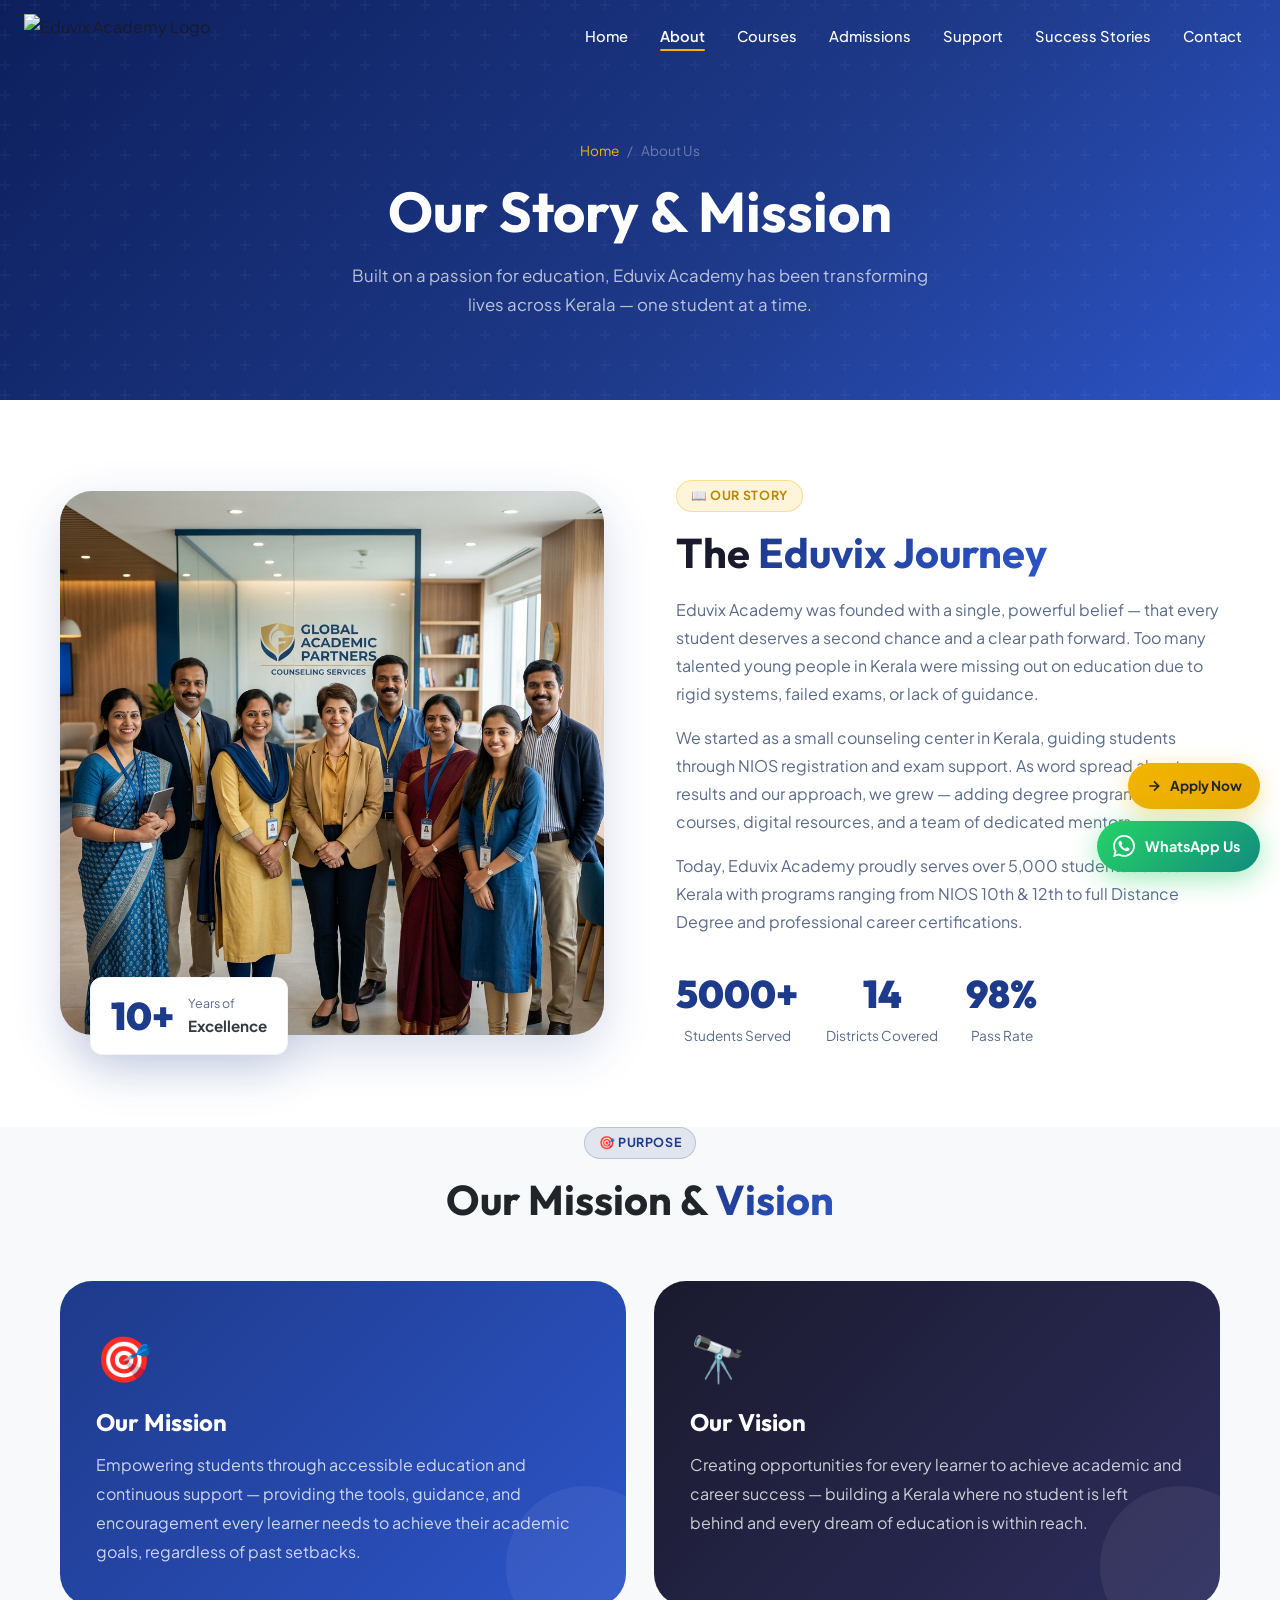
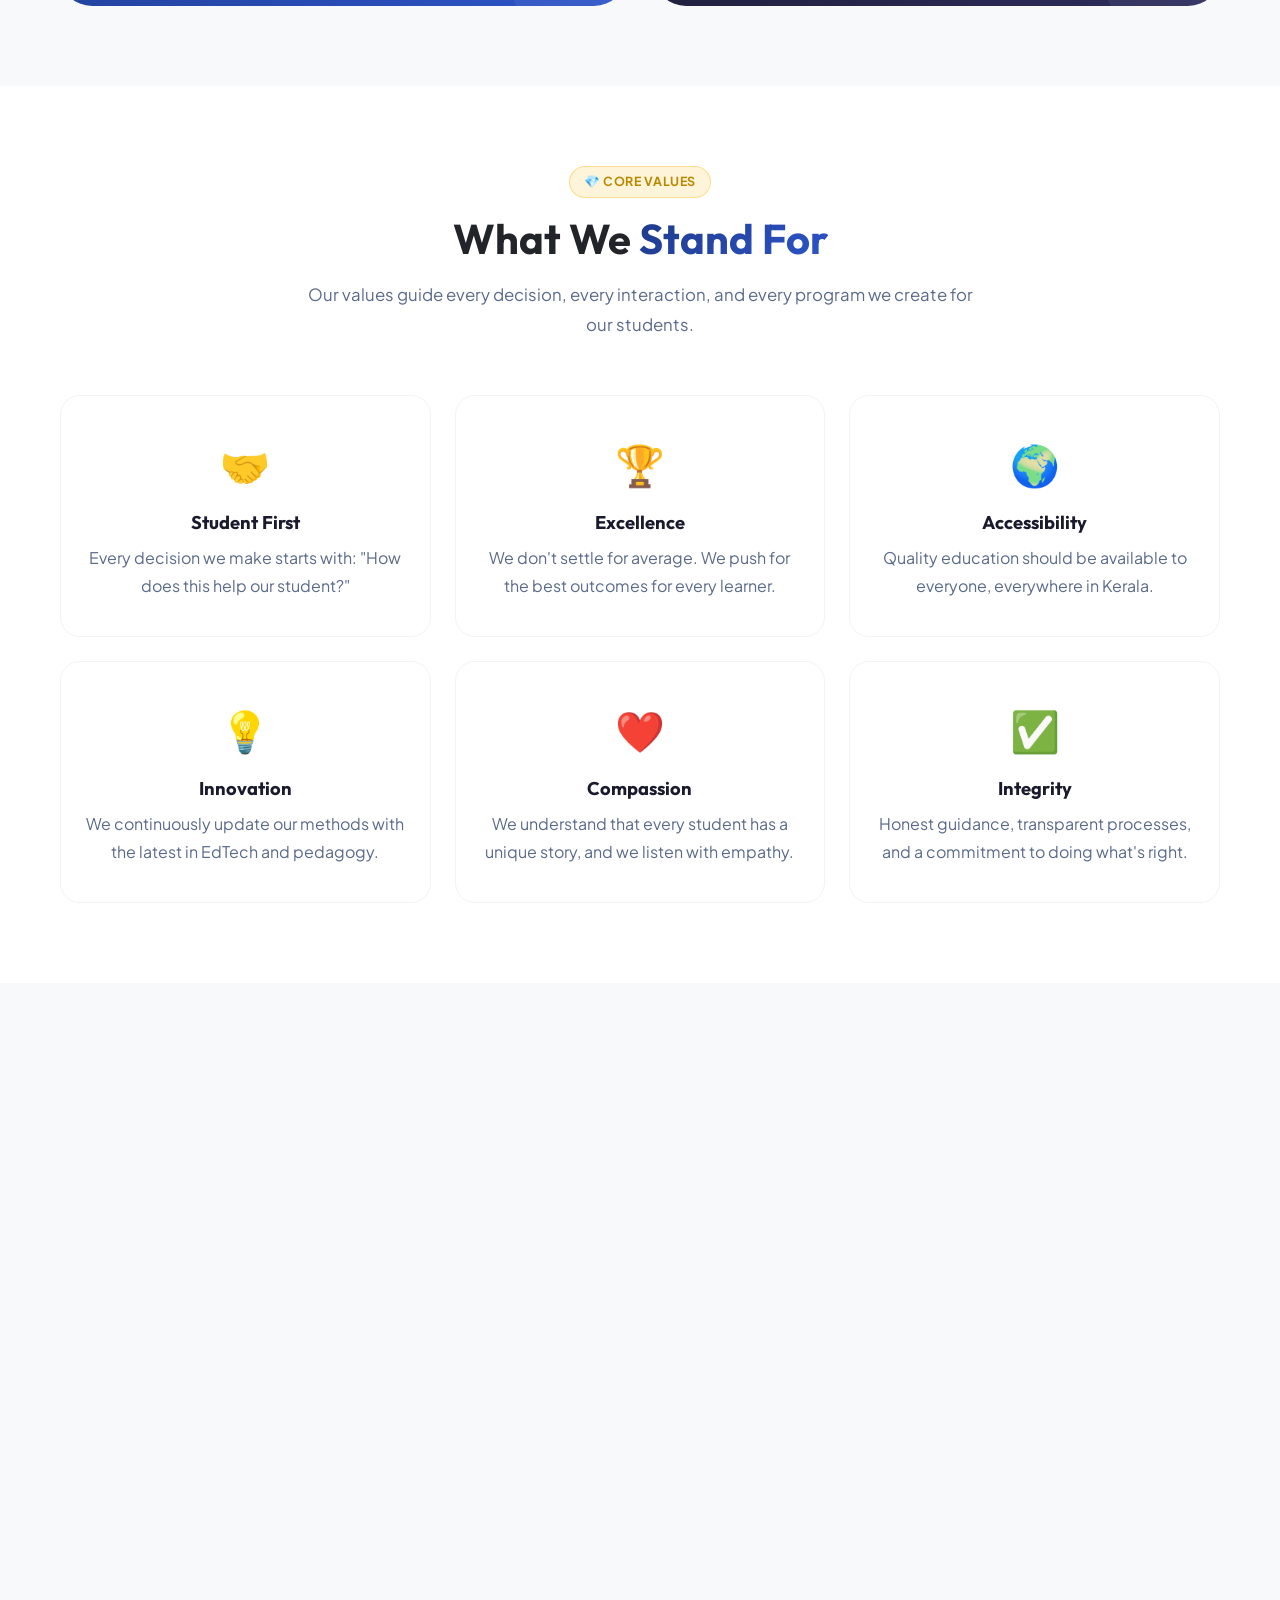
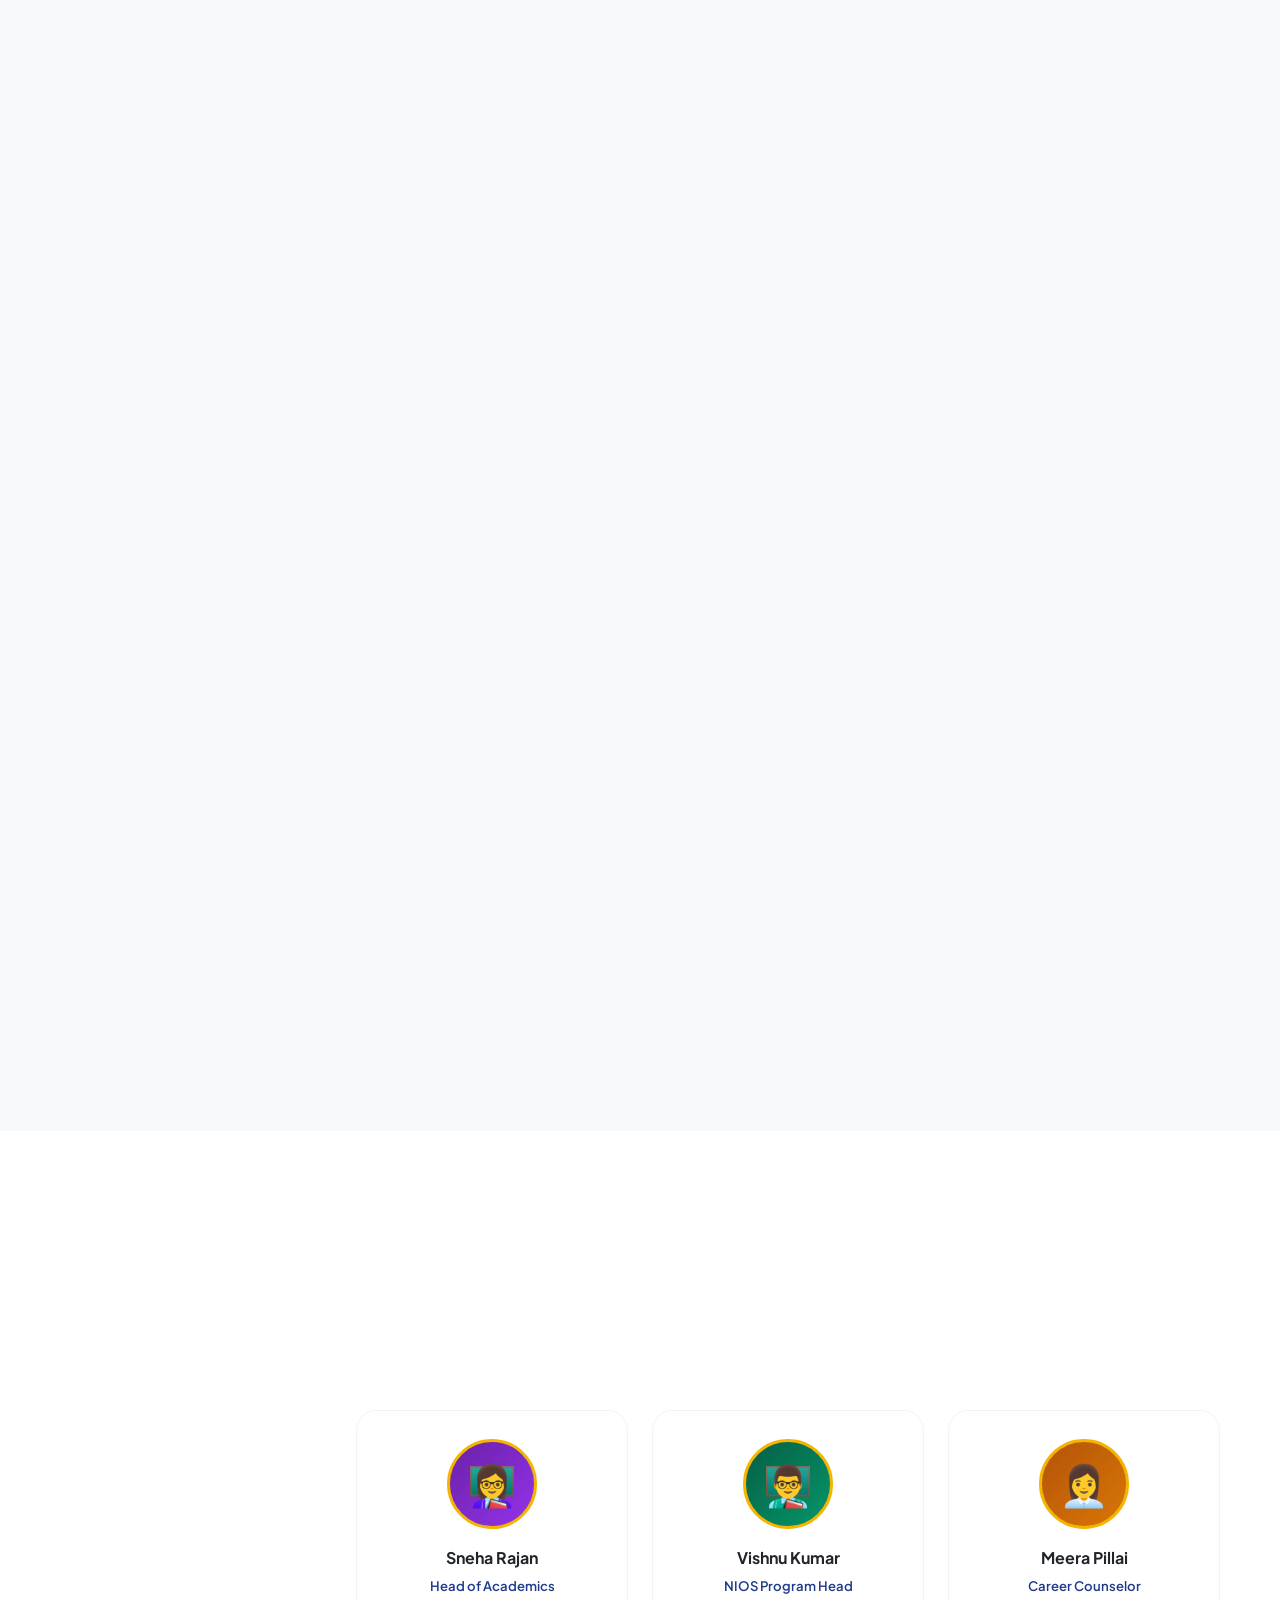
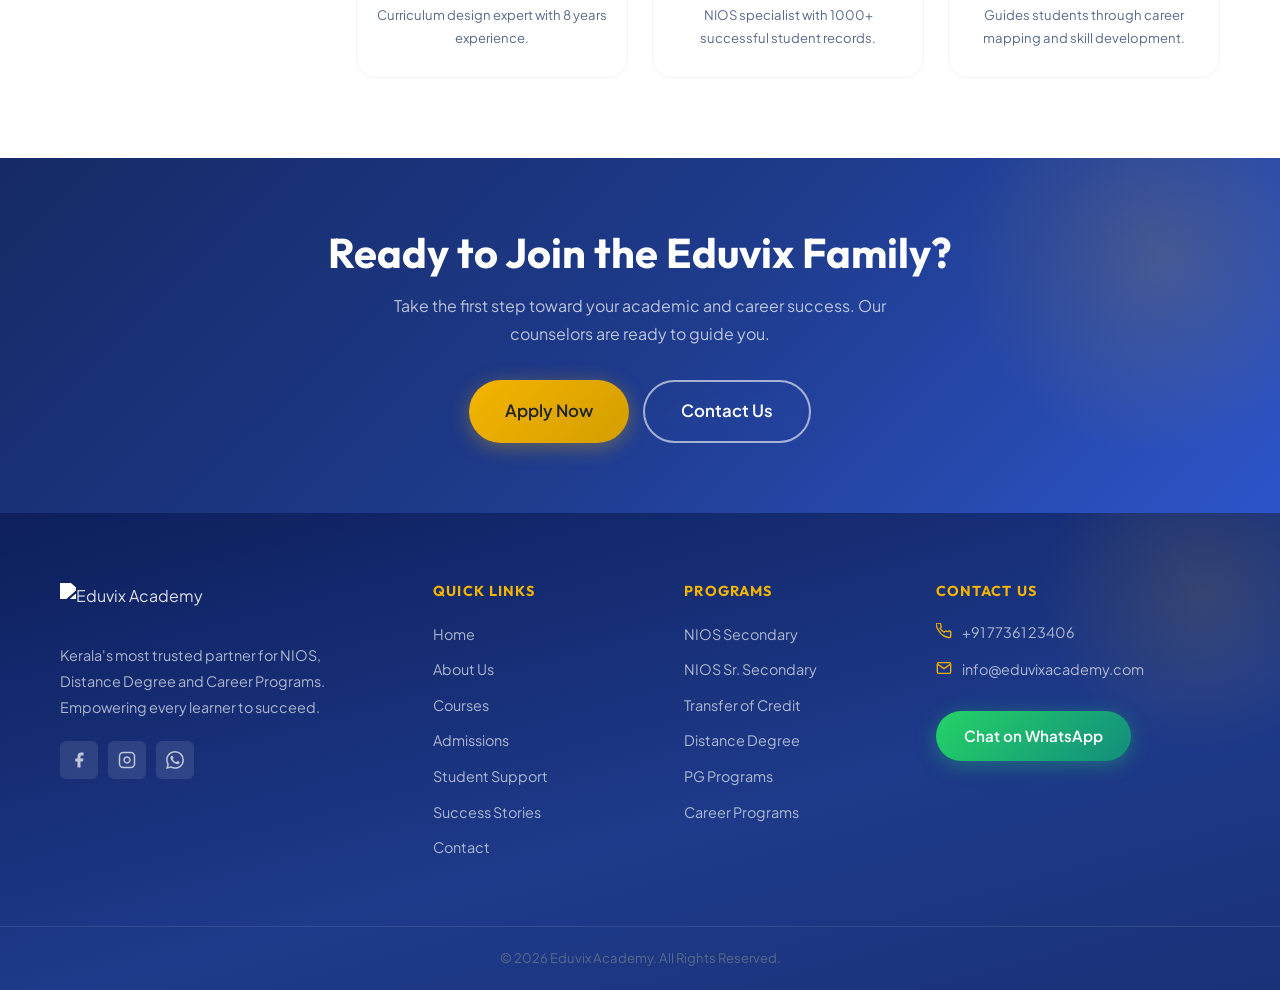
==== about.html @ 79e5fda5 "First commit" ====
<!DOCTYPE html>
<html lang="en">
<head>
  <meta charset="UTF-8" />
  <meta name="viewport" content="width=device-width, initial-scale=1.0" />
  <title>About Us — Eduvix Academy | Our Story, Mission & Vision</title>
  <meta name="description" content="Learn about Eduvix Academy's story, mission, vision and the experienced team that has helped thousands of students achieve their academic and career goals across Kerala." />
  <link rel="icon" type="image/png" href="images/logo.png" />
  <link rel="stylesheet" href="css/style.css" />
  <style>
    .mission-vision-grid { display: grid; grid-template-columns: 1fr 1fr; gap: 28px; }
    .mv-card {
      padding: 40px 36px;
      border-radius: var(--radius-xl);
      position: relative;
      overflow: hidden;
    }
    .mv-card--mission { background: linear-gradient(135deg, var(--primary), var(--primary-light)); color: white; }
    .mv-card--vision  { background: linear-gradient(135deg, #1a1a2e, #2d2d5e); color: white; }
    .mv-card h3 { color: white; margin-bottom: 14px; font-size: 1.5rem; }
    .mv-card p  { color: rgba(255,255,255,.78); font-size:1rem; line-height:1.8; }
    .mv-icon { font-size: 2.8rem; margin-bottom: 16px; }
    .mv-card::after {
      content:'';
      position:absolute; bottom:-40px; right:-40px;
      width:160px; height:160px;
      border-radius:50%;
      background:rgba(255,255,255,.06);
    }
    .values-grid { display: grid; grid-template-columns: repeat(3, 1fr); gap: 24px; }
    .value-card {
      text-align: center;
      padding: 36px 24px;
      border-radius: var(--radius-lg);
      border: 1.5px solid var(--gray-100);
      background: var(--white);
      transition: all var(--transition-slow);
    }
    .value-card:hover { transform: translateY(-6px); box-shadow: var(--shadow-md); border-color: rgba(30,58,138,.2); }
    .value-icon { font-size: 2.5rem; margin-bottom: 16px; }
    .value-card h4 { margin-bottom: 10px; }
    .team-grid { display: grid; grid-template-columns: repeat(4, 1fr); gap: 24px; }
    .team-card {
      text-align: center;
      padding: 28px 20px;
      border-radius: var(--radius-lg);
      border: 1.5px solid var(--gray-100);
      background: var(--white);
      transition: all var(--transition-slow);
    }
    .team-card:hover { transform: translateY(-6px); box-shadow: var(--shadow-md); }
    .team-avatar {
      width: 90px; height: 90px;
      border-radius: 50%;
      margin: 0 auto 16px;
      display: flex; align-items: center; justify-content: center;
      font-size: 2.5rem;
      border: 3px solid var(--gold);
    }
    .team-name { font-weight: 700; color: var(--gray-900); margin-bottom: 4px; }
    .team-role { font-size: .82rem; color: var(--primary); font-weight: 600; }
    .timeline { position: relative; max-width: 800px; margin: 0 auto; }
    .timeline::before {
      content: '';
      position: absolute; left: 50%; top: 0; bottom: 0;
      width: 2px;
      background: linear-gradient(180deg, var(--primary), var(--gold));
      transform: translateX(-50%);
    }
    .timeline-item {
      display: flex;
      gap: 40px;
      margin-bottom: 48px;
      position: relative;
    }
    .timeline-item:nth-child(even) { flex-direction: row-reverse; }
    .timeline-content {
      flex: 1;
      background: var(--white);
      border-radius: var(--radius-lg);
      border: 1.5px solid var(--gray-100);
      padding: 24px 28px;
      box-shadow: var(--shadow);
    }
    .timeline-item:nth-child(even) .timeline-content { text-align: right; }
    .timeline-dot {
      width: 48px; height: 48px;
      border-radius: 50%;
      background: var(--primary);
      border: 4px solid var(--white);
      box-shadow: 0 0 0 3px var(--primary);
      display: flex; align-items: center; justify-content: center;
      font-size: 1.2rem;
      flex-shrink: 0;
      align-self: center;
      z-index: 1;
      position: relative;
    }
    .timeline-spacer { flex: 1; }
    .timeline-year { font-size: .78rem; font-weight: 800; color: var(--primary); letter-spacing:.06em; text-transform:uppercase; margin-bottom: 6px; }
    .timeline-content h4 { margin-bottom: 6px; }
    @media (max-width: 768px) {
      .mission-vision-grid { grid-template-columns: 1fr; }
      .values-grid { grid-template-columns: 1fr 1fr; }
      .team-grid { grid-template-columns: 1fr 1fr; }
      .timeline::before { left: 24px; }
      .timeline-item, .timeline-item:nth-child(even) { flex-direction: row; }
      .timeline-item:nth-child(even) .timeline-content { text-align: left; }
      .timeline-spacer { display: none; }
      .timeline-dot { width: 40px; height: 40px; }
    }
    @media (max-width: 480px) {
      .values-grid { grid-template-columns: 1fr; }
      .team-grid { grid-template-columns: 1fr 1fr; }
    }
  </style>
</head>
<body>

  <!-- NAVBAR -->
  <nav class="navbar scrolled" id="navbar">
    <div class="navbar-inner">
      <a href="index.html" class="logo">
        <img src="images/logo.png" alt="Eduvix Academy Logo" />
      </a>
      <ul class="nav-links">
        <li><a href="index.html"      class="nav-link">Home</a></li>
        <li><a href="about.html"      class="nav-link active">About</a></li>
        <li><a href="courses.html"    class="nav-link">Courses</a></li>
        <li><a href="admissions.html" class="nav-link">Admissions</a></li>
        <li><a href="support.html"    class="nav-link">Support</a></li>
        <li><a href="success-stories.html" class="nav-link">Success Stories</a></li>
        <li><a href="contact.html"    class="nav-link">Contact</a></li>
      </ul>
      <a href="admissions.html" class="btn btn-gold btn-sm nav-cta">Apply Now</a>
      <button class="hamburger" id="hamburger" aria-label="Toggle menu" aria-expanded="false">
        <span></span><span></span><span></span>
      </button>
    </div>
    <div class="mobile-menu" id="mobileMenu">
      <a href="index.html"      class="nav-link">Home</a>
      <a href="about.html"      class="nav-link">About</a>
      <a href="courses.html"    class="nav-link">Courses</a>
      <a href="admissions.html" class="nav-link">Admissions</a>
      <a href="support.html"    class="nav-link">Support</a>
      <a href="success-stories.html" class="nav-link">Success Stories</a>
      <a href="contact.html"    class="nav-link">Contact</a>
      <a href="admissions.html" class="btn btn-primary">Apply Now</a>
    </div>
  </nav>

  <!-- PAGE HERO -->
  <section class="page-hero">
    <div class="container">
      <div class="breadcrumb"><a href="index.html">Home</a><span>/</span><span>About Us</span></div>
      <h1>Our Story &amp; Mission</h1>
      <p>Built on a passion for education, Eduvix Academy has been transforming lives across Kerala — one student at a time.</p>
    </div>
  </section>

  <!-- STORY -->
  <section class="section">
    <div class="container">
      <div class="why-grid">
        <div class="why-img-block reveal">
          <img src="images/about-team.png" alt="Eduvix Academy team" loading="lazy" style="border-radius:var(--radius-xl);" />
          <div class="why-img-badge">
            <div class="big-num">10+</div>
            <div class="text"><div class="label">Years of</div><div class="val">Excellence</div></div>
          </div>
        </div>
        <div class="reveal" data-delay="120">
          <span class="badge badge-gold">📖 Our Story</span>
          <h2 style="margin:16px 0 18px;">The <span class="gradient-text">Eduvix Journey</span></h2>
          <p style="margin-bottom:16px;">Eduvix Academy was founded with a single, powerful belief — that every student deserves a second chance and a clear path forward. Too many talented young people in Kerala were missing out on education due to rigid systems, failed exams, or lack of guidance.</p>
          <p style="margin-bottom:16px;">We started as a small counseling center in Kerala, guiding students through NIOS registration and exam support. As word spread about our results and our approach, we grew — adding degree programs, career courses, digital resources, and a team of dedicated mentors.</p>
          <p style="margin-bottom:28px;">Today, Eduvix Academy proudly serves over 5,000 students across Kerala with programs ranging from NIOS 10th &amp; 12th to full Distance Degree and professional career certifications.</p>
          <div style="display:flex;gap:28px;flex-wrap:wrap;">
            <div style="text-align:center;">
              <div style="font-family:var(--font-heading);font-size:2.4rem;font-weight:900;color:var(--primary);">5000+</div>
              <div style="font-size:.85rem;color:var(--text-muted);">Students Served</div>
            </div>
            <div style="text-align:center;">
              <div style="font-family:var(--font-heading);font-size:2.4rem;font-weight:900;color:var(--primary);">14</div>
              <div style="font-size:.85rem;color:var(--text-muted);">Districts Covered</div>
            </div>
            <div style="text-align:center;">
              <div style="font-family:var(--font-heading);font-size:2.4rem;font-weight:900;color:var(--primary);">98%</div>
              <div style="font-size:.85rem;color:var(--text-muted);">Pass Rate</div>
            </div>
          </div>
        </div>
      </div>
    </div>
  </section>

  <!-- MISSION VISION -->
  <section class="section" style="background:var(--gray-50);padding-top:0;">
    <div class="container">
      <div class="section-header reveal">
        <span class="badge badge-primary">🎯 Purpose</span>
        <h2>Our Mission &amp; <span class="gradient-text">Vision</span></h2>
      </div>
      <div class="mission-vision-grid">
        <div class="mv-card mv-card--mission reveal">
          <div class="mv-icon">🎯</div>
          <h3>Our Mission</h3>
          <p>Empowering students through accessible education and continuous support — providing the tools, guidance, and encouragement every learner needs to achieve their academic goals, regardless of past setbacks.</p>
        </div>
        <div class="mv-card mv-card--vision reveal" data-delay="120">
          <div class="mv-icon">🔭</div>
          <h3>Our Vision</h3>
          <p>Creating opportunities for every learner to achieve academic and career success — building a Kerala where no student is left behind and every dream of education is within reach.</p>
        </div>
      </div>
    </div>
  </section>

  <!-- VALUES -->
  <section class="section">
    <div class="container">
      <div class="section-header reveal">
        <span class="badge badge-gold">💎 Core Values</span>
        <h2>What We <span class="gradient-text">Stand For</span></h2>
        <p>Our values guide every decision, every interaction, and every program we create for our students.</p>
      </div>
      <div class="values-grid">
        <div class="value-card reveal"><div class="value-icon">🤝</div><h4>Student First</h4><p>Every decision we make starts with: "How does this help our student?"</p></div>
        <div class="value-card reveal" data-delay="80"><div class="value-icon">🏆</div><h4>Excellence</h4><p>We don't settle for average. We push for the best outcomes for every learner.</p></div>
        <div class="value-card reveal" data-delay="160"><div class="value-icon">🌍</div><h4>Accessibility</h4><p>Quality education should be available to everyone, everywhere in Kerala.</p></div>
        <div class="value-card reveal" data-delay="240"><div class="value-icon">💡</div><h4>Innovation</h4><p>We continuously update our methods with the latest in EdTech and pedagogy.</p></div>
        <div class="value-card reveal" data-delay="320"><div class="value-icon">❤️</div><h4>Compassion</h4><p>We understand that every student has a unique story, and we listen with empathy.</p></div>
        <div class="value-card reveal" data-delay="400"><div class="value-icon">✅</div><h4>Integrity</h4><p>Honest guidance, transparent processes, and a commitment to doing what's right.</p></div>
      </div>
    </div>
  </section>

  <!-- TIMELINE -->
  <section class="section" style="background:var(--gray-50);">
    <div class="container">
      <div class="section-header reveal">
        <span class="badge badge-primary">📅 Journey</span>
        <h2>Our <span class="gradient-text">Milestones</span></h2>
        <p>A decade of growth, impact, and student success stories.</p>
      </div>
      <div class="timeline reveal">
        <div class="timeline-item">
          <div class="timeline-content">
            <div class="timeline-year">2014</div>
            <h4>Founded</h4>
            <p>Eduvix Academy started as a small NIOS counseling center in Kerala to help failed students.</p>
          </div>
          <div class="timeline-dot">🌱</div>
          <div class="timeline-spacer"></div>
        </div>
        <div class="timeline-item">
          <div class="timeline-spacer"></div>
          <div class="timeline-dot">📈</div>
          <div class="timeline-content">
            <div class="timeline-year">2017</div>
            <h4>500 Students Milestone</h4>
            <p>Crossed 500 enrolled students and expanded to 5 districts across Kerala.</p>
          </div>
        </div>
        <div class="timeline-item">
          <div class="timeline-content">
            <div class="timeline-year">2019</div>
            <h4>Degree Programs Launch</h4>
            <p>Partnered with leading universities to offer Distance Degree and PG programs.</p>
          </div>
          <div class="timeline-dot">🎓</div>
          <div class="timeline-spacer"></div>
        </div>
        <div class="timeline-item">
          <div class="timeline-spacer"></div>
          <div class="timeline-dot">💻</div>
          <div class="timeline-content">
            <div class="timeline-year">2021</div>
            <h4>Digital Transformation</h4>
            <p>Launched recorded classes, digital study materials, and WhatsApp support during COVID-19.</p>
          </div>
        </div>
        <div class="timeline-item">
          <div class="timeline-content">
            <div class="timeline-year">2023</div>
            <h4>Career Programs</h4>
            <p>Introduced skill development and professional certification courses for career-focused students.</p>
          </div>
          <div class="timeline-dot">🚀</div>
          <div class="timeline-spacer"></div>
        </div>
        <div class="timeline-item">
          <div class="timeline-spacer"></div>
          <div class="timeline-dot">🌟</div>
          <div class="timeline-content">
            <div class="timeline-year">2026</div>
            <h4>5000+ Students Strong</h4>
            <p>Proudly serving over 5000 students across all 14 districts of Kerala with a 98% pass rate.</p>
          </div>
        </div>
      </div>
    </div>
  </section>

  <!-- TEAM -->
  <section class="section">
    <div class="container">
      <div class="section-header reveal">
        <span class="badge badge-gold">👥 Our People</span>
        <h2>Meet the <span class="gradient-text">Team</span></h2>
        <p>Experienced educators and counselors dedicated to your success.</p>
      </div>
      <div class="team-grid">
        <div class="team-card reveal">
          <div class="team-avatar" style="background:linear-gradient(135deg,var(--primary),var(--primary-light));">👨‍💼</div>
          <div class="team-name">Arun Mathew</div>
          <div class="team-role">Founder & Director</div>
          <p style="font-size:.82rem;margin-top:8px;color:var(--text-muted);">10+ years in open education and student counseling.</p>
        </div>
        <div class="team-card reveal" data-delay="80">
          <div class="team-avatar" style="background:linear-gradient(135deg,#6b21a8,#9333ea);">👩‍🏫</div>
          <div class="team-name">Sneha Rajan</div>
          <div class="team-role">Head of Academics</div>
          <p style="font-size:.82rem;margin-top:8px;color:var(--text-muted);">Curriculum design expert with 8 years experience.</p>
        </div>
        <div class="team-card reveal" data-delay="160">
          <div class="team-avatar" style="background:linear-gradient(135deg,#065f46,#059669);">👨‍🏫</div>
          <div class="team-name">Vishnu Kumar</div>
          <div class="team-role">NIOS Program Head</div>
          <p style="font-size:.82rem;margin-top:8px;color:var(--text-muted);">NIOS specialist with 1000+ successful student records.</p>
        </div>
        <div class="team-card reveal" data-delay="240">
          <div class="team-avatar" style="background:linear-gradient(135deg,#b45309,#d97706);">👩‍💼</div>
          <div class="team-name">Meera Pillai</div>
          <div class="team-role">Career Counselor</div>
          <p style="font-size:.82rem;margin-top:8px;color:var(--text-muted);">Guides students through career mapping and skill development.</p>
        </div>
      </div>
    </div>
  </section>

  <!-- CTA -->
  <section class="stats-section">
    <div class="container" style="text-align:center;">
      <h2 style="color:var(--white);margin-bottom:14px;">Ready to Join the Eduvix Family?</h2>
      <p style="color:rgba(255,255,255,.7);max-width:540px;margin:0 auto 32px;">Take the first step toward your academic and career success. Our counselors are ready to guide you.</p>
      <div style="display:flex;gap:14px;justify-content:center;flex-wrap:wrap;">
        <a href="admissions.html" class="btn btn-gold btn-lg">Apply Now</a>
        <a href="contact.html" class="btn btn-outline btn-lg">Contact Us</a>
      </div>
    </div>
  </section>

  <!-- FOOTER -->
  <footer class="footer">
    <div class="container">
      <div class="footer-grid">
        <div class="footer-brand">
          <div class="logo"><img src="images/logo.png" alt="Eduvix Academy" style="height:44px;filter:brightness(0) invert(1);" /></div>
          <p style="margin-top:12px;">Kerala's most trusted partner for NIOS, Distance Degree and Career Programs. Empowering every learner to succeed.</p>
          <div class="footer-socials">
            <a href="#" class="social-icon" aria-label="Facebook"><svg width="18" height="18" viewBox="0 0 24 24" fill="currentColor"><path d="M18 2h-3a5 5 0 00-5 5v3H7v4h3v8h4v-8h3l1-4h-4V7a1 1 0 011-1h3z"/></svg></a>
            <a href="#" class="social-icon" aria-label="Instagram"><svg width="18" height="18" viewBox="0 0 24 24" fill="none" stroke="currentColor" stroke-width="2"><rect x="2" y="2" width="20" height="20" rx="5"/><path d="M16 11.37A4 4 0 1112.63 8 4 4 0 0116 11.37z"/><line x1="17.5" y1="6.5" x2="17.51" y2="6.5"/></svg></a>
            <a href="https://wa.me/917736123406" class="social-icon" aria-label="WhatsApp"><svg width="18" height="18" viewBox="0 0 24 24" fill="currentColor"><path d="M17.472 14.382c-.297-.149-1.758-.867-2.03-.967-.273-.099-.471-.148-.67.15-.197.297-.767.966-.94 1.164-.173.199-.347.223-.644.075-.297-.15-1.255-.463-2.39-1.475-.883-.788-1.48-1.761-1.653-2.059-.173-.297-.018-.458.13-.606.134-.133.298-.347.446-.52.149-.174.198-.298.298-.497.099-.198.05-.371-.025-.52-.075-.149-.669-1.612-.916-2.207-.242-.579-.487-.5-.669-.51-.173-.008-.371-.01-.57-.01-.198 0-.52.074-.792.372-.272.297-1.04 1.016-1.04 2.479 0 1.462 1.065 2.875 1.213 3.074.149.198 2.096 3.2 5.077 4.487.709.306 1.262.489 1.694.625.712.227 1.36.195 1.871.118.571-.085 1.758-.719 2.006-1.413.248-.694.248-1.289.173-1.413-.074-.124-.272-.198-.57-.347m-5.421 7.403h-.004a9.87 9.87 0 01-5.031-1.378l-.361-.214-3.741.982.998-3.648-.235-.374a9.86 9.86 0 01-1.51-5.26c.001-5.45 4.436-9.884 9.888-9.884 2.64 0 5.122 1.03 6.988 2.898a9.825 9.825 0 012.893 6.994c-.003 5.45-4.437 9.884-9.885 9.884m8.413-18.297A11.815 11.815 0 0012.05 0C5.495 0 .16 5.335.157 11.892c0 2.096.547 4.142 1.588 5.945L.057 24l6.305-1.654a11.882 11.882 0 005.683 1.448h.005c6.554 0 11.89-5.335 11.893-11.893a11.821 11.821 0 00-3.48-8.413z"/></svg></a>
          </div>
        </div>
        <div class="footer-col"><h4>Quick Links</h4><ul><li><a href="index.html">Home</a></li><li><a href="about.html">About Us</a></li><li><a href="courses.html">Courses</a></li><li><a href="admissions.html">Admissions</a></li><li><a href="support.html">Student Support</a></li><li><a href="success-stories.html">Success Stories</a></li><li><a href="contact.html">Contact</a></li></ul></div>
        <div class="footer-col"><h4>Programs</h4><ul><li><a href="courses.html">NIOS Secondary</a></li><li><a href="courses.html">NIOS Sr. Secondary</a></li><li><a href="courses.html">Transfer of Credit</a></li><li><a href="courses.html">Distance Degree</a></li><li><a href="courses.html">PG Programs</a></li><li><a href="courses.html">Career Programs</a></li></ul></div>
        <div class="footer-col"><h4>Contact Us</h4>
          <div class="footer-contact-item"><svg width="16" height="16" viewBox="0 0 24 24" fill="none" stroke="currentColor" stroke-width="2"><path d="M22 16.92v3a2 2 0 01-2.18 2 19.79 19.79 0 01-8.63-3.07A19.5 19.5 0 013.07 9.81a19.79 19.79 0 01-3.07-8.63A2 2 0 012 .18h3a2 2 0 012 1.72 12.84 12.84 0 00.7 2.81 2 2 0 01-.45 2.11L6.09 7.91a16 16 0 006 6l1.09-1.09a2 2 0 012.11-.45 12.84 12.84 0 002.81.7A2 2 0 0122 14.92z"/></svg><a href="tel:+917736123406" style="color:rgba(255,255,255,.65);">+91 77361 23406</a></div>
          <div class="footer-contact-item"><svg width="16" height="16" viewBox="0 0 24 24" fill="none" stroke="currentColor" stroke-width="2"><path d="M4 4h16c1.1 0 2 .9 2 2v12c0 1.1-.9 2-2 2H4c-1.1 0-2-.9-2-2V6c0-1.1.9-2 2-2z"/><polyline points="22,6 12,13 2,6"/></svg><a href="mailto:info@eduvixacademy.com" style="color:rgba(255,255,255,.65);">info@eduvixacademy.com</a></div>
          <a href="https://wa.me/917736123406" class="btn btn-whatsapp" style="margin-top:16px;" target="_blank">Chat on WhatsApp</a>
        </div>
      </div>
    </div>
    <div class="footer-bottom"><div class="container"><p>© 2026 Eduvix Academy. All Rights Reserved.</p></div></div>
  </footer>

  <div class="float-buttons">
    <a href="admissions.html" class="float-apply">
      <svg width="16" height="16" viewBox="0 0 24 24" fill="none" stroke="currentColor" stroke-width="2.5"><path d="M5 12h14M12 5l7 7-7 7"/></svg>Apply Now
    </a>
    <a href="https://wa.me/917736123406?text=Hi%20Eduvix%20Academy!" class="float-wa" target="_blank" rel="noopener">
      <svg viewBox="0 0 24 24" fill="currentColor"><path d="M17.472 14.382c-.297-.149-1.758-.867-2.03-.967-.273-.099-.471-.148-.67.15-.197.297-.767.966-.94 1.164-.173.199-.347.223-.644.075-.297-.15-1.255-.463-2.39-1.475-.883-.788-1.48-1.761-1.653-2.059-.173-.297-.018-.458.13-.606.134-.133.298-.347.446-.52.149-.174.198-.298.298-.497.099-.198.05-.371-.025-.52-.075-.149-.669-1.612-.916-2.207-.242-.579-.487-.5-.669-.51-.173-.008-.371-.01-.57-.01-.198 0-.52.074-.792.372-.272.297-1.04 1.016-1.04 2.479 0 1.462 1.065 2.875 1.213 3.074.149.198 2.096 3.2 5.077 4.487.709.306 1.262.489 1.694.625.712.227 1.36.195 1.871.118.571-.085 1.758-.719 2.006-1.413.248-.694.248-1.289.173-1.413-.074-.124-.272-.198-.57-.347m-5.421 7.403h-.004a9.87 9.87 0 01-5.031-1.378l-.361-.214-3.741.982.998-3.648-.235-.374a9.86 9.86 0 01-1.51-5.26c.001-5.45 4.436-9.884 9.888-9.884 2.64 0 5.122 1.03 6.988 2.898a9.825 9.825 0 012.893 6.994c-.003 5.45-4.437 9.884-9.885 9.884m8.413-18.297A11.815 11.815 0 0012.05 0C5.495 0 .16 5.335.157 11.892c0 2.096.547 4.142 1.588 5.945L.057 24l6.305-1.654a11.882 11.882 0 005.683 1.448h.005c6.554 0 11.89-5.335 11.893-11.893a11.821 11.821 0 00-3.48-8.413z"/></svg>
      <span class="wa-label">WhatsApp Us</span>
    </a>
  </div>
  <button class="scroll-top" id="scrollTop"><svg width="20" height="20" viewBox="0 0 24 24" fill="none" stroke="currentColor" stroke-width="2.5"><path d="M18 15l-6-6-6 6"/></svg></button>
  <script src="js/main.js"></script>
</body>
</html>
---- css/style.css ----
/* ============================================================
   EDUVIX ACADEMY — Global Design System
   ============================================================ */

@import url('https://fonts.googleapis.com/css2?family=Plus+Jakarta+Sans:ital,wght@0,300;0,400;0,500;0,600;0,700;0,800;1,400&family=Outfit:wght@300;400;500;600;700;800;900&display=swap');

/* ---------- CSS Custom Properties ---------- */
:root {
  --primary:       #1E3A8A;
  --primary-dark:  #152a66;
  --primary-light: #2d55c9;
  --gold:          #F4B400;
  --gold-dark:     #d49e00;
  --gold-light:    #ffe066;
  --white:         #FFFFFF;
  --gray-50:       #F8F9FA;
  --gray-100:      #f1f3f5;
  --gray-200:      #e9ecef;
  --gray-300:      #dee2e6;
  --gray-400:      #ced4da;
  --gray-500:      #adb5bd;
  --gray-600:      #868e96;
  --gray-700:      #495057;
  --gray-800:      #343a40;
  --gray-900:      #212529;
  --text:          #1a1a2e;
  --text-muted:    #5a6a8a;
  --success:       #10b981;
  --warning:       #f59e0b;
  --danger:        #ef4444;

  --font-body:    'Plus Jakarta Sans', sans-serif;
  --font-heading: 'Outfit', sans-serif;

  --radius-sm:  6px;
  --radius:     12px;
  --radius-lg:  20px;
  --radius-xl:  32px;
  --radius-full: 9999px;

  --shadow-sm:  0 1px 3px rgba(0,0,0,.06), 0 1px 2px rgba(0,0,0,.04);
  --shadow:     0 4px 16px rgba(30,58,138,.10);
  --shadow-md:  0 8px 32px rgba(30,58,138,.14);
  --shadow-lg:  0 16px 48px rgba(30,58,138,.18);
  --shadow-xl:  0 24px 64px rgba(30,58,138,.22);

  --transition: .25s cubic-bezier(.4,0,.2,1);
  --transition-slow: .4s cubic-bezier(.4,0,.2,1);
}

/* ---------- Reset ---------- */
*, *::before, *::after { box-sizing: border-box; margin: 0; padding: 0; }
html { scroll-behavior: smooth; font-size: 16px; }
body {
  font-family: var(--font-body);
  color: var(--text);
  background: var(--white);
  line-height: 1.6;
  overflow-x: hidden;
}
img, video { max-width: 100%; display: block; }
a { text-decoration: none; color: inherit; }
ul { list-style: none; }
button { cursor: pointer; border: none; background: none; font-family: inherit; }

/* ---------- Typography ---------- */
h1, h2, h3, h4, h5, h6 {
  font-family: var(--font-heading);
  line-height: 1.2;
  font-weight: 700;
}
h1 { font-size: clamp(2rem, 5vw, 3.5rem); }
h2 { font-size: clamp(1.6rem, 4vw, 2.6rem); }
h3 { font-size: clamp(1.2rem, 3vw, 1.7rem); }
h4 { font-size: 1.15rem; }

p { color: var(--text-muted); line-height: 1.75; }

/* ---------- Layout ---------- */
.container {
  width: 100%;
  max-width: 1200px;
  margin: 0 auto;
  padding: 0 20px;
}

.section {
  padding: 80px 0;
}

.section--sm { padding: 50px 0; }

/* ---------- Buttons ---------- */
.btn {
  display: inline-flex;
  align-items: center;
  gap: 8px;
  padding: 13px 28px;
  border-radius: var(--radius-full);
  font-size: .95rem;
  font-weight: 600;
  font-family: var(--font-body);
  transition: all var(--transition);
  white-space: nowrap;
  position: relative;
  overflow: hidden;
}

.btn::after {
  content: '';
  position: absolute;
  inset: 0;
  background: rgba(255,255,255,.15);
  transform: translateX(-100%);
  transition: transform var(--transition);
}
.btn:hover::after { transform: translateX(0); }

.btn-primary {
  background: var(--primary);
  color: var(--white);
  box-shadow: 0 4px 20px rgba(30,58,138,.3);
}
.btn-primary:hover {
  background: var(--primary-dark);
  transform: translateY(-2px);
  box-shadow: 0 8px 28px rgba(30,58,138,.4);
}

.btn-gold {
  background: linear-gradient(135deg, var(--gold), var(--gold-dark));
  color: var(--gray-900);
  box-shadow: 0 4px 20px rgba(244,180,0,.35);
}
.btn-gold:hover {
  transform: translateY(-2px);
  box-shadow: 0 8px 28px rgba(244,180,0,.45);
}

.btn-outline {
  background: transparent;
  color: var(--white);
  border: 2px solid rgba(255,255,255,.6);
  backdrop-filter: blur(8px);
}
.btn-outline:hover {
  background: rgba(255,255,255,.15);
  border-color: var(--white);
  transform: translateY(-2px);
}

.btn-outline-primary {
  background: transparent;
  color: var(--primary);
  border: 2px solid var(--primary);
}
.btn-outline-primary:hover {
  background: var(--primary);
  color: var(--white);
  transform: translateY(-2px);
}

.btn-whatsapp {
  background: linear-gradient(135deg, #25D366, #128C7E);
  color: var(--white);
  box-shadow: 0 4px 20px rgba(37,211,102,.35);
}
.btn-whatsapp:hover {
  transform: translateY(-2px);
  box-shadow: 0 8px 28px rgba(37,211,102,.45);
}

.btn-lg {
  padding: 16px 36px;
  font-size: 1.05rem;
}

.btn-sm {
  padding: 9px 20px;
  font-size: .875rem;
}

/* ---------- Badge ---------- */
.badge {
  display: inline-flex;
  align-items: center;
  gap: 6px;
  padding: 5px 14px;
  border-radius: var(--radius-full);
  font-size: .78rem;
  font-weight: 700;
  letter-spacing: .05em;
  text-transform: uppercase;
}
.badge-gold {
  background: rgba(244,180,0,.15);
  color: #b88900;
  border: 1.5px solid rgba(244,180,0,.35);
}
.badge-primary {
  background: rgba(30,58,138,.1);
  color: var(--primary);
  border: 1.5px solid rgba(30,58,138,.2);
}
.badge-success {
  background: rgba(16,185,129,.1);
  color: #059669;
  border: 1.5px solid rgba(16,185,129,.25);
}

/* ---------- Section Headers ---------- */
.section-header {
  text-align: center;
  max-width: 680px;
  margin: 0 auto 56px;
}
.section-header .badge { margin-bottom: 16px; }
.section-header h2 { margin-bottom: 16px; color: var(--gray-900); }
.section-header p { font-size: 1.05rem; }

/* ---------- Cards ---------- */
.card {
  background: var(--white);
  border-radius: var(--radius-lg);
  border: 1.5px solid var(--gray-100);
  box-shadow: var(--shadow);
  transition: all var(--transition-slow);
  overflow: hidden;
}
.card:hover {
  box-shadow: var(--shadow-md);
  transform: translateY(-6px);
  border-color: rgba(30,58,138,.15);
}

/* ---------- Grid ---------- */
.grid-3 { display: grid; grid-template-columns: repeat(3, 1fr); gap: 28px; }
.grid-2 { display: grid; grid-template-columns: repeat(2, 1fr); gap: 28px; }
.grid-4 { display: grid; grid-template-columns: repeat(4, 1fr); gap: 24px; }

/* ---------- Gradient Text ---------- */
.gradient-text {
  background: linear-gradient(135deg, var(--primary), var(--primary-light));
  -webkit-background-clip: text;
  -webkit-text-fill-color: transparent;
  background-clip: text;
}
.gradient-text-gold {
  background: linear-gradient(135deg, #e6a800, var(--gold));
  -webkit-background-clip: text;
  -webkit-text-fill-color: transparent;
  background-clip: text;
}

/* ============================================================
   NAVBAR
   ============================================================ */
.navbar {
  position: fixed;
  top: 0; left: 0; right: 0;
  z-index: 1000;
  transition: all var(--transition);
}

.navbar-inner {
  display: flex;
  align-items: center;
  justify-content: space-between;
  height: 72px;
  padding: 0 24px;
  max-width: 1280px;
  margin: 0 auto;
}

.navbar.scrolled {
  background: rgba(255,255,255,.96);
  backdrop-filter: blur(20px);
  box-shadow: 0 2px 20px rgba(0,0,0,.08);
}

.navbar.transparent .nav-link { color: var(--white); }
.navbar.transparent .logo-text { color: var(--white); }
.navbar.transparent .nav-cta { display: none; }

.navbar.scrolled .nav-link { color: var(--gray-700); }
.navbar.scrolled .logo-text { color: var(--primary); }
.navbar.scrolled .hamburger span { background: var(--gray-800); }

.logo {
  display: flex;
  align-items: center;
  gap: 10px;
}
.logo img {
  height: 44px;
  width: auto;
}
.logo-text {
  font-family: var(--font-heading);
  font-size: 1.25rem;
  font-weight: 800;
  color: var(--primary);
  transition: color var(--transition);
}

.nav-links {
  display: flex;
  align-items: center;
  gap: 4px;
}

.nav-link {
  padding: 8px 14px;
  border-radius: var(--radius-sm);
  font-size: .92rem;
  font-weight: 500;
  color: var(--gray-700);
  transition: all var(--transition);
  position: relative;
}
.nav-link::after {
  content: '';
  position: absolute;
  bottom: 2px; left: 50%; right: 50%;
  height: 2px;
  background: var(--gold);
  border-radius: var(--radius-full);
  transition: all var(--transition);
}
.nav-link:hover::after, .nav-link.active::after { left: 14px; right: 14px; }
.nav-link:hover { color: var(--primary); }
.nav-link.active { color: var(--primary); font-weight: 600; }

.nav-cta { margin-left: 12px; }

.hamburger {
  display: none;
  flex-direction: column;
  gap: 5px;
  padding: 8px;
  cursor: pointer;
}
.hamburger span {
  display: block;
  width: 26px;
  height: 2.5px;
  background: var(--white);
  border-radius: var(--radius-full);
  transition: all var(--transition);
}
.hamburger.open span:nth-child(1) { transform: translateY(7.5px) rotate(45deg); }
.hamburger.open span:nth-child(2) { opacity: 0; transform: scaleX(0); }
.hamburger.open span:nth-child(3) { transform: translateY(-7.5px) rotate(-45deg); }

/* Mobile Nav */
.mobile-menu {
  display: none;
  flex-direction: column;
  background: var(--white);
  padding: 16px 20px 24px;
  border-top: 1px solid var(--gray-100);
  box-shadow: var(--shadow-md);
}
.mobile-menu.open { display: flex; }
.mobile-menu .nav-link {
  color: var(--gray-800);
  padding: 12px 8px;
  border-bottom: 1px solid var(--gray-100);
  font-size: 1rem;
}
.mobile-menu .nav-link:last-of-type { border-bottom: none; }
.mobile-menu .btn { margin-top: 16px; justify-content: center; }

/* ============================================================
   FLOATING BUTTONS
   ============================================================ */
.float-buttons {
  position: fixed;
  bottom: 28px;
  right: 20px;
  z-index: 999;
  display: flex;
  flex-direction: column;
  align-items: flex-end;
  gap: 12px;
}

.float-wa {
  display: flex;
  align-items: center;
  gap: 10px;
  background: linear-gradient(135deg, #25D366, #128C7E);
  color: var(--white);
  padding: 14px 20px 14px 16px;
  border-radius: var(--radius-full);
  font-weight: 700;
  font-size: .9rem;
  box-shadow: 0 6px 28px rgba(37,211,102,.45);
  transition: all var(--transition);
  animation: pulse-wa 2.5s infinite;
}
.float-wa:hover {
  transform: scale(1.06) translateY(-2px);
  box-shadow: 0 10px 36px rgba(37,211,102,.55);
}
.float-wa svg { width: 22px; height: 22px; flex-shrink: 0; }

.float-apply {
  display: flex;
  align-items: center;
  gap: 8px;
  background: linear-gradient(135deg, var(--gold), #e6a800);
  color: var(--gray-900);
  padding: 12px 18px;
  border-radius: var(--radius-full);
  font-weight: 700;
  font-size: .85rem;
  box-shadow: 0 6px 24px rgba(244,180,0,.4);
  transition: all var(--transition);
}
.float-apply:hover { transform: scale(1.06) translateY(-2px); }

@keyframes pulse-wa {
  0%,100% { box-shadow: 0 6px 28px rgba(37,211,102,.45); }
  50% { box-shadow: 0 6px 40px rgba(37,211,102,.65), 0 0 0 8px rgba(37,211,102,.12); }
}

/* ============================================================
   FOOTER
   ============================================================ */
.footer {
  background: linear-gradient(165deg, #0d1f5c 0%, #1E3A8A 60%, #1a3278 100%);
  color: rgba(255,255,255,.85);
  padding: 70px 0 0;
  position: relative;
  overflow: hidden;
}
.footer::before {
  content: '';
  position: absolute;
  top: -80px; right: -80px;
  width: 320px; height: 320px;
  background: radial-gradient(circle, rgba(244,180,0,.12), transparent 70%);
  pointer-events: none;
}

.footer-grid {
  display: grid;
  grid-template-columns: 1.6fr 1fr 1fr 1.4fr;
  gap: 48px;
  padding-bottom: 56px;
}

.footer-brand .logo { margin-bottom: 16px; }
.footer-brand .logo-text { color: var(--white); }
.footer-brand p { font-size: .9rem; line-height: 1.8; color: rgba(255,255,255,.65); max-width: 300px; }

.footer-socials {
  display: flex;
  gap: 10px;
  margin-top: 20px;
}
.social-icon {
  width: 38px; height: 38px;
  border-radius: var(--radius-sm);
  background: rgba(255,255,255,.1);
  display: flex; align-items: center; justify-content: center;
  transition: all var(--transition);
  color: rgba(255,255,255,.7);
  font-size: 1.1rem;
}
.social-icon:hover {
  background: var(--gold);
  color: var(--gray-900);
  transform: translateY(-3px);
}

.footer-col h4 {
  font-size: .9rem;
  font-weight: 700;
  letter-spacing: .08em;
  text-transform: uppercase;
  color: var(--gold);
  margin-bottom: 20px;
}
.footer-col ul li { margin-bottom: 10px; }
.footer-col ul li a {
  color: rgba(255,255,255,.65);
  font-size: .9rem;
  transition: all var(--transition);
}
.footer-col ul li a:hover { color: var(--white); padding-left: 4px; }

.footer-contact-item {
  display: flex;
  gap: 10px;
  align-items: flex-start;
  margin-bottom: 14px;
  font-size: .9rem;
  color: rgba(255,255,255,.65);
}
.footer-contact-item svg { flex-shrink: 0; margin-top: 2px; color: var(--gold); }

.footer-bottom {
  border-top: 1px solid rgba(255,255,255,.1);
  padding: 20px 0;
  text-align: center;
  font-size: .82rem;
  color: rgba(255,255,255,.4);
}

/* ============================================================
   HERO (HOME)
   ============================================================ */
.hero {
  min-height: 100vh;
  background: linear-gradient(135deg, #0d1f5c 0%, #1E3A8A 45%, #2a4fb0 75%, #1a3a8f 100%);
  display: flex;
  align-items: center;
  position: relative;
  overflow: hidden;
  padding: 120px 0 80px;
}

.hero-bg-shapes {
  position: absolute;
  inset: 0;
  pointer-events: none;
  overflow: hidden;
}
.hero-bg-shapes .shape {
  position: absolute;
  border-radius: 50%;
  opacity: .08;
}
.shape-1 { width: 600px; height: 600px; background: var(--gold); top: -200px; right: -100px; }
.shape-2 { width: 400px; height: 400px; background: var(--white); bottom: -150px; left: -100px; }
.shape-3 { width: 200px; height: 200px; background: var(--gold); bottom: 80px; right: 200px; opacity: .12; }

.hero-grid {
  display: grid;
  grid-template-columns: 1fr 1fr;
  align-items: center;
  gap: 60px;
}

.hero-content { color: var(--white); }
.hero-badge {
  display: inline-flex;
  align-items: center;
  gap: 8px;
  background: rgba(244,180,0,.15);
  border: 1.5px solid rgba(244,180,0,.4);
  padding: 6px 16px;
  border-radius: var(--radius-full);
  font-size: .8rem;
  font-weight: 700;
  color: var(--gold);
  letter-spacing: .06em;
  text-transform: uppercase;
  margin-bottom: 24px;
  animation: fadeInDown .6s ease;
}
.hero-badge .dot {
  width: 7px; height: 7px;
  border-radius: 50%;
  background: var(--gold);
  animation: blink 1.4s infinite;
}
@keyframes blink { 0%,100% { opacity: 1; } 50% { opacity: .3; } }

.hero h1 {
  margin-bottom: 8px;
  animation: fadeInUp .7s ease .1s both;
  color: var(--white);
}
.hero h1 .gold { color: var(--gold); }
.hero-tagline {
  font-size: 1.25rem;
  color: rgba(255,255,255,.75);
  margin-bottom: 16px;
  font-weight: 300;
  letter-spacing: .02em;
  animation: fadeInUp .7s ease .15s both;
}
.hero-sub {
  font-size: 1rem;
  color: rgba(255,255,255,.65);
  max-width: 520px;
  margin-bottom: 36px;
  animation: fadeInUp .7s ease .2s both;
}

.hero-actions {
  display: flex;
  flex-wrap: wrap;
  gap: 14px;
  margin-bottom: 48px;
  animation: fadeInUp .7s ease .25s both;
}

.hero-stats {
  display: flex;
  gap: 36px;
  animation: fadeInUp .7s ease .3s both;
}
.hero-stat .num {
  font-family: var(--font-heading);
  font-size: 2rem;
  font-weight: 800;
  color: var(--gold);
  line-height: 1;
}
.hero-stat .label {
  font-size: .8rem;
  color: rgba(255,255,255,.6);
  margin-top: 4px;
}

.hero-img-wrapper {
  position: relative;
  animation: fadeInRight .8s ease .2s both;
}
.hero-img-wrapper img {
  border-radius: var(--radius-xl);
  width: 100%;
  object-fit: cover;
  max-height: 500px;
  box-shadow: var(--shadow-xl);
}
.hero-img-card {
  position: absolute;
  background: var(--white);
  border-radius: var(--radius);
  padding: 14px 18px;
  box-shadow: var(--shadow-lg);
  display: flex;
  align-items: center;
  gap: 10px;
  animation: float 3s ease-in-out infinite;
}
.hero-img-card--tl { top: -20px; left: -20px; }
.hero-img-card--br { bottom: 30px; right: -20px; animation-delay: 1.5s; }
.hero-img-card .icon {
  width: 40px; height: 40px;
  border-radius: var(--radius-sm);
  display: flex; align-items: center; justify-content: center;
  font-size: 1.2rem;
}
.icon-blue { background: rgba(30,58,138,.12); }
.icon-gold { background: rgba(244,180,0,.15); }
.hero-img-card .card-label { font-size: .78rem; color: var(--text-muted); font-weight: 500; }
.hero-img-card .card-value { font-size: .95rem; font-weight: 700; color: var(--gray-900); }

@keyframes float {
  0%,100% { transform: translateY(0); }
  50% { transform: translateY(-10px); }
}

/* ============================================================
   FEATURES STRIP
   ============================================================ */
.features-strip {
  background: var(--gray-50);
  padding: 32px 0;
  border-top: 1px solid var(--gray-100);
  border-bottom: 1px solid var(--gray-100);
  overflow: hidden;
}
.features-strip-track {
  display: flex;
  gap: 48px;
  animation: marquee 22s linear infinite;
  width: max-content;
}
.features-strip-track:hover { animation-play-state: paused; }
.strip-item {
  display: flex;
  align-items: center;
  gap: 10px;
  white-space: nowrap;
  font-size: .88rem;
  font-weight: 600;
  color: var(--gray-600);
}
.strip-item .dot { color: var(--gold); font-size: 1.2rem; }

@keyframes marquee {
  0% { transform: translateX(0); }
  100% { transform: translateX(-50%); }
}

/* ============================================================
   WHY CHOOSE
   ============================================================ */
.why-section {
  background: var(--white);
}
.why-grid {
  display: grid;
  grid-template-columns: 1fr 1fr;
  align-items: center;
  gap: 72px;
}
.why-img-block { position: relative; }
.why-img-block img {
  border-radius: var(--radius-xl);
  width: 100%;
  box-shadow: var(--shadow-lg);
}
.why-img-badge {
  position: absolute;
  bottom: -20px;
  left: 30px;
  background: var(--white);
  border-radius: var(--radius);
  padding: 16px 20px;
  box-shadow: var(--shadow-lg);
  border: 1.5px solid var(--gray-100);
  display: flex;
  align-items: center;
  gap: 14px;
}
.why-img-badge .big-num {
  font-family: var(--font-heading);
  font-size: 2.4rem;
  font-weight: 900;
  color: var(--primary);
  line-height: 1;
}
.why-img-badge .text .label { font-size: .78rem; color: var(--text-muted); }
.why-img-badge .text .val { font-size: .95rem; font-weight: 700; color: var(--gray-800); }

.why-list { display: flex; flex-direction: column; gap: 20px; margin-top: 32px; }
.why-item {
  display: flex;
  gap: 16px;
  align-items: flex-start;
  padding: 20px;
  border-radius: var(--radius);
  border: 1.5px solid var(--gray-100);
  transition: all var(--transition);
}
.why-item:hover {
  border-color: rgba(30,58,138,.2);
  background: rgba(30,58,138,.03);
  transform: translateX(4px);
}
.why-icon {
  width: 48px; height: 48px;
  min-width: 48px;
  border-radius: var(--radius);
  background: linear-gradient(135deg, var(--primary), var(--primary-light));
  display: flex; align-items: center; justify-content: center;
  font-size: 1.3rem;
  box-shadow: 0 4px 12px rgba(30,58,138,.25);
}
.why-item h4 { margin-bottom: 4px; color: var(--gray-900); }
.why-item p { font-size: .9rem; }

/* ============================================================
   FEATURES CARDS
   ============================================================ */
.feature-card {
  padding: 32px 24px;
  border-radius: var(--radius-lg);
  border: 1.5px solid var(--gray-100);
  background: var(--white);
  text-align: center;
  transition: all var(--transition-slow);
  position: relative;
  overflow: hidden;
}
.feature-card::before {
  content: '';
  position: absolute;
  top: 0; left: 0; right: 0;
  height: 3px;
  background: linear-gradient(90deg, var(--primary), var(--gold));
  transform: scaleX(0);
  transition: transform var(--transition-slow);
  transform-origin: left;
}
.feature-card:hover::before { transform: scaleX(1); }
.feature-card:hover {
  box-shadow: var(--shadow-md);
  transform: translateY(-6px);
  border-color: rgba(30,58,138,.15);
}
.feature-icon {
  width: 68px; height: 68px;
  border-radius: var(--radius-lg);
  background: linear-gradient(135deg, rgba(30,58,138,.08), rgba(30,58,138,.04));
  display: flex; align-items: center; justify-content: center;
  margin: 0 auto 20px;
  font-size: 1.8rem;
  transition: all var(--transition);
}
.feature-card:hover .feature-icon {
  background: linear-gradient(135deg, var(--primary), var(--primary-light));
  transform: scale(1.05) rotate(-3deg);
}
.feature-card h4 { margin-bottom: 10px; color: var(--gray-900); }
.feature-card p { font-size: .9rem; }

/* ============================================================
   STATS SECTION
   ============================================================ */
.stats-section {
  background: linear-gradient(135deg, var(--primary-dark), var(--primary), #2d55c9);
  padding: 70px 0;
  position: relative;
  overflow: hidden;
}
.stats-section::before {
  content: '';
  position: absolute;
  top: -100px; right: -80px;
  width: 400px; height: 400px;
  background: radial-gradient(circle, rgba(244,180,0,.15), transparent 70%);
}
.stats-grid { display: grid; grid-template-columns: repeat(4, 1fr); gap: 32px; }
.stat-card {
  text-align: center;
  color: var(--white);
  padding: 28px 16px;
}
.stat-num {
  font-family: var(--font-heading);
  font-size: 3rem;
  font-weight: 900;
  color: var(--gold);
  line-height: 1;
  margin-bottom: 8px;
}
.stat-label { font-size: .9rem; color: rgba(255,255,255,.7); }

/* ============================================================
   COURSES
   ============================================================ */
.course-tab-btns {
  display: flex;
  gap: 8px;
  justify-content: center;
  flex-wrap: wrap;
  margin-bottom: 40px;
}
.tab-btn {
  padding: 10px 22px;
  border-radius: var(--radius-full);
  font-size: .9rem;
  font-weight: 600;
  color: var(--gray-600);
  background: var(--gray-100);
  border: 1.5px solid transparent;
  transition: all var(--transition);
}
.tab-btn.active, .tab-btn:hover {
  background: var(--primary);
  color: var(--white);
  border-color: var(--primary);
}

.course-card {
  border-radius: var(--radius-lg);
  border: 1.5px solid var(--gray-100);
  overflow: hidden;
  background: var(--white);
  box-shadow: var(--shadow-sm);
  transition: all var(--transition-slow);
  display: flex;
  flex-direction: column;
}
.course-card:hover {
  transform: translateY(-6px);
  box-shadow: var(--shadow-md);
  border-color: rgba(30,58,138,.2);
}
.course-card-header {
  background: linear-gradient(135deg, var(--primary), var(--primary-light));
  padding: 28px 24px;
  position: relative;
  overflow: hidden;
}
.course-card-header::after {
  content: '';
  position: absolute;
  bottom: -20px; right: -20px;
  width: 80px; height: 80px;
  border-radius: 50%;
  background: rgba(255,255,255,.08);
}
.course-emoji { font-size: 2.2rem; margin-bottom: 8px; }
.course-card-header h4 { color: var(--white); font-size: 1.1rem; }
.course-badge-header {
  display: inline-block;
  background: rgba(255,255,255,.18);
  color: rgba(255,255,255,.9);
  padding: 3px 10px;
  border-radius: var(--radius-full);
  font-size: .73rem;
  font-weight: 600;
  margin-top: 6px;
  letter-spacing: .04em;
}
.course-card-body { padding: 22px 24px; flex: 1; display: flex; flex-direction: column; }
.course-meta {
  display: flex;
  gap: 16px;
  margin-bottom: 16px;
  flex-wrap: wrap;
}
.course-meta-item {
  display: flex;
  align-items: center;
  gap: 5px;
  font-size: .8rem;
  color: var(--text-muted);
}
.course-meta-item svg { color: var(--gold); }
.course-desc { font-size: .88rem; margin-bottom: 16px; flex: 1; }
.course-eligibility {
  background: rgba(30,58,138,.05);
  border-radius: var(--radius-sm);
  padding: 10px 14px;
  font-size: .82rem;
  margin-bottom: 18px;
  color: var(--gray-700);
}
.course-eligibility strong { color: var(--primary); }

/* ============================================================
   TESTIMONIALS
   ============================================================ */
.testimonials-section {
  background: linear-gradient(160deg, var(--gray-50), var(--white));
}
.testimonial-card {
  background: var(--white);
  border-radius: var(--radius-lg);
  border: 1.5px solid var(--gray-100);
  padding: 32px 28px;
  box-shadow: var(--shadow);
  transition: all var(--transition-slow);
  display: flex;
  flex-direction: column;
  position: relative;
}
.testimonial-card::before {
  content: '"';
  position: absolute;
  top: 20px; right: 24px;
  font-size: 5rem;
  font-family: Georgia, serif;
  color: rgba(30,58,138,.07);
  line-height: 1;
}
.testimonial-card:hover {
  transform: translateY(-6px);
  box-shadow: var(--shadow-md);
  border-color: rgba(30,58,138,.2);
}
.testimonial-stars { color: var(--gold); margin-bottom: 16px; letter-spacing: 2px; }
.testimonial-text { font-size: .95rem; margin-bottom: 20px; flex: 1; font-style: italic; }
.testimonial-author {
  display: flex;
  align-items: center;
  gap: 14px;
}
.testimonial-avatar {
  width: 52px; height: 52px;
  border-radius: 50%;
  object-fit: cover;
  border: 3px solid var(--gold);
}
.author-name { font-weight: 700; color: var(--gray-900); font-size: .95rem; }
.author-course { font-size: .8rem; color: var(--text-muted); }

/* ============================================================
   FAQ
   ============================================================ */
.faq-section { background: var(--gray-50); }
.faq-list { max-width: 800px; margin: 0 auto; display: flex; flex-direction: column; gap: 12px; }
.faq-item {
  background: var(--white);
  border-radius: var(--radius);
  border: 1.5px solid var(--gray-100);
  overflow: hidden;
  transition: all var(--transition);
}
.faq-item.open { border-color: rgba(30,58,138,.2); box-shadow: var(--shadow); }
.faq-question {
  display: flex;
  justify-content: space-between;
  align-items: center;
  padding: 20px 24px;
  cursor: pointer;
  font-weight: 600;
  color: var(--gray-900);
  font-size: .95rem;
  transition: color var(--transition);
}
.faq-question:hover { color: var(--primary); }
.faq-icon {
  width: 28px; height: 28px;
  border-radius: 50%;
  background: rgba(30,58,138,.07);
  display: flex; align-items: center; justify-content: center;
  flex-shrink: 0;
  transition: all var(--transition);
  font-size: 1.1rem;
  color: var(--primary);
}
.faq-item.open .faq-icon { background: var(--primary); color: var(--white); transform: rotate(45deg); }
.faq-answer {
  padding: 0 24px;
  max-height: 0;
  overflow: hidden;
  transition: max-height .35s ease, padding .25s ease;
  font-size: .9rem;
  color: var(--text-muted);
}
.faq-item.open .faq-answer {
  max-height: 300px;
  padding: 0 24px 20px;
}

/* ============================================================
   FORMS
   ============================================================ */
.form-group { margin-bottom: 20px; }
.form-label {
  display: block;
  font-size: .875rem;
  font-weight: 600;
  color: var(--gray-700);
  margin-bottom: 7px;
}
.form-input, .form-select, .form-textarea {
  width: 100%;
  padding: 13px 16px;
  border: 1.5px solid var(--gray-200);
  border-radius: var(--radius);
  font-family: var(--font-body);
  font-size: .9rem;
  color: var(--gray-800);
  background: var(--white);
  transition: all var(--transition);
  outline: none;
}
.form-input:focus, .form-select:focus, .form-textarea:focus {
  border-color: var(--primary);
  box-shadow: 0 0 0 3px rgba(30,58,138,.12);
}
.form-textarea { resize: vertical; min-height: 110px; }

/* ============================================================
   PAGE HERO (inner pages)
   ============================================================ */
.page-hero {
  background: linear-gradient(135deg, #0d1f5c 0%, #1E3A8A 60%, #2d55c9 100%);
  padding: 140px 0 80px;
  text-align: center;
  position: relative;
  overflow: hidden;
}
.page-hero::before {
  content: '';
  position: absolute;
  inset: 0;
  background: url("data:image/svg+xml,%3Csvg width='60' height='60' viewBox='0 0 60 60' xmlns='http://www.w3.org/2000/svg'%3E%3Cg fill='none' fill-rule='evenodd'%3E%3Cg fill='%23ffffff' fill-opacity='0.03'%3E%3Cpath d='M36 34v-4h-2v4h-4v2h4v4h2v-4h4v-2h-4zm0-30V0h-2v4h-4v2h4v4h2V6h4V4h-4zM6 34v-4H4v4H0v2h4v4h2v-4h4v-2H6zM6 4V0H4v4H0v2h4v4h2V6h4V4H6z'/%3E%3C/g%3E%3C/g%3E%3C/svg%3E");
}
.page-hero h1 { color: var(--white); margin-bottom: 16px; }
.page-hero p { color: rgba(255,255,255,.7); font-size: 1.05rem; max-width: 600px; margin: 0 auto; }
.breadcrumb {
  display: flex;
  align-items: center;
  justify-content: center;
  gap: 8px;
  margin-bottom: 16px;
  font-size: .85rem;
  color: rgba(255,255,255,.55);
}
.breadcrumb a { color: var(--gold); }
.breadcrumb span { color: rgba(255,255,255,.35); }

/* ============================================================
   ADMISSION STEPS
   ============================================================ */
.steps-grid {
  display: grid;
  grid-template-columns: repeat(5, 1fr);
  gap: 20px;
  position: relative;
}
.steps-grid::before {
  content: '';
  position: absolute;
  top: 40px;
  left: 10%;
  right: 10%;
  height: 2px;
  background: linear-gradient(90deg, var(--primary), var(--gold));
  z-index: 0;
}
.step-card {
  text-align: center;
  position: relative;
  z-index: 1;
}
.step-circle {
  width: 80px; height: 80px;
  border-radius: 50%;
  background: var(--white);
  border: 3px solid var(--primary);
  display: flex; align-items: center; justify-content: center;
  margin: 0 auto 16px;
  font-size: 1.5rem;
  box-shadow: var(--shadow);
  transition: all var(--transition);
}
.step-card:hover .step-circle {
  background: var(--primary);
  transform: scale(1.1);
}
.step-card:hover .step-circle .step-emoji { filter: brightness(10); }
.step-num {
  position: absolute;
  top: -8px; right: -8px;
  width: 26px; height: 26px;
  background: var(--gold);
  color: var(--gray-900);
  border-radius: 50%;
  font-size: .75rem;
  font-weight: 800;
  display: flex; align-items: center; justify-content: center;
  border: 2px solid var(--white);
}
.step-title { font-weight: 700; font-size: .95rem; color: var(--gray-900); margin-bottom: 6px; }
.step-desc { font-size: .82rem; color: var(--text-muted); }

/* ============================================================
   SUPPORT CARDS
   ============================================================ */
.support-card {
  border-radius: var(--radius-lg);
  overflow: hidden;
  border: 1.5px solid var(--gray-100);
  transition: all var(--transition-slow);
}
.support-card:hover { transform: translateY(-6px); box-shadow: var(--shadow-md); }
.support-card-inner {
  padding: 36px 28px;
  background: var(--white);
}
.support-icon-wrap {
  width: 72px; height: 72px;
  border-radius: var(--radius-lg);
  background: linear-gradient(135deg, var(--primary), var(--primary-light));
  display: flex; align-items: center; justify-content: center;
  font-size: 2rem;
  margin-bottom: 20px;
  box-shadow: 0 6px 20px rgba(30,58,138,.25);
}
.support-card h3 { margin-bottom: 10px; font-size: 1.2rem; }
.support-card p { font-size: .9rem; margin-bottom: 16px; }
.support-features { display: flex; flex-direction: column; gap: 8px; }
.support-feature {
  display: flex;
  align-items: center;
  gap: 8px;
  font-size: .85rem;
  color: var(--gray-700);
}
.support-feature::before {
  content: '';
  width: 7px; height: 7px;
  border-radius: 50%;
  background: var(--gold);
  flex-shrink: 0;
}

/* ============================================================
   BLOG
   ============================================================ */
.blog-card {
  border-radius: var(--radius-lg);
  overflow: hidden;
  border: 1.5px solid var(--gray-100);
  background: var(--white);
  box-shadow: var(--shadow-sm);
  transition: all var(--transition-slow);
}
.blog-card:hover { transform: translateY(-6px); box-shadow: var(--shadow-md); border-color: rgba(30,58,138,.15); }
.blog-img { overflow: hidden; height: 200px; }
.blog-img img { width: 100%; height: 100%; object-fit: cover; transition: transform var(--transition-slow); }
.blog-card:hover .blog-img img { transform: scale(1.05); }
.blog-body { padding: 24px; }
.blog-cat {
  display: inline-block;
  background: rgba(30,58,138,.08);
  color: var(--primary);
  padding: 3px 10px;
  border-radius: var(--radius-full);
  font-size: .73rem;
  font-weight: 700;
  letter-spacing: .05em;
  text-transform: uppercase;
  margin-bottom: 10px;
}
.blog-title { font-size: 1rem; font-weight: 700; color: var(--gray-900); margin-bottom: 8px; line-height: 1.45; }
.blog-meta { font-size: .8rem; color: var(--text-muted); display: flex; gap: 12px; align-items: center; margin-top: 12px; }

/* ============================================================
   MAP
   ============================================================ */
.map-wrapper {
  border-radius: var(--radius-xl);
  overflow: hidden;
  box-shadow: var(--shadow-md);
  border: 1.5px solid var(--gray-100);
}
.map-wrapper iframe {
  width: 100%;
  height: 380px;
  display: block;
  border: none;
}

/* ============================================================
   UTILITY ANIMATIONS
   ============================================================ */
@keyframes fadeInUp {
  from { opacity: 0; transform: translateY(30px); }
  to { opacity: 1; transform: translateY(0); }
}
@keyframes fadeInDown {
  from { opacity: 0; transform: translateY(-20px); }
  to { opacity: 1; transform: translateY(0); }
}
@keyframes fadeInRight {
  from { opacity: 0; transform: translateX(40px); }
  to { opacity: 1; transform: translateX(0); }
}
@keyframes fadeInLeft {
  from { opacity: 0; transform: translateX(-40px); }
  to { opacity: 1; transform: translateX(0); }
}

.reveal {
  opacity: 0;
  transform: translateY(30px);
  transition: opacity .6s ease, transform .6s ease;
}
.reveal.visible { opacity: 1; transform: translateY(0); }

/* ============================================================
   SCROLL TO TOP
   ============================================================ */
.scroll-top {
  position: fixed;
  bottom: 110px;
  right: 20px;
  width: 44px; height: 44px;
  border-radius: 50%;
  background: var(--primary);
  color: var(--white);
  display: flex; align-items: center; justify-content: center;
  box-shadow: var(--shadow-md);
  cursor: pointer;
  opacity: 0;
  transform: translateY(10px);
  transition: all var(--transition);
  z-index: 998;
}
.scroll-top.show { opacity: 1; transform: translateY(0); }
.scroll-top:hover { background: var(--primary-dark); transform: translateY(-3px); }

/* ============================================================
   RESPONSIVE
   ============================================================ */
@media (max-width: 1024px) {
  .hero-grid { grid-template-columns: 1fr; gap: 40px; }
  .hero-img-wrapper { max-width: 500px; margin: 0 auto; }
  .why-grid { grid-template-columns: 1fr; }
  .why-img-block { max-width: 480px; margin: 0 auto; }
  .footer-grid { grid-template-columns: 1fr 1fr; gap: 36px; }
  .stats-grid { grid-template-columns: repeat(2, 1fr); }
  .steps-grid { grid-template-columns: repeat(3, 1fr); }
  .steps-grid::before { display: none; }
  .grid-4 { grid-template-columns: repeat(2, 1fr); }
  .grid-3 { grid-template-columns: repeat(2, 1fr); }
}

@media (max-width: 768px) {
  .section { padding: 60px 0; }
  .nav-links, .nav-cta { display: none; }
  .hamburger { display: flex; }
  .navbar.scrolled .hamburger span { background: var(--gray-800); }
  .hero { padding: 100px 0 60px; }
  .hero-stats { flex-wrap: wrap; gap: 20px; }
  .grid-3, .grid-2 { grid-template-columns: 1fr; }
  .stats-grid { grid-template-columns: repeat(2, 1fr); gap: 20px; }
  .steps-grid { grid-template-columns: repeat(2, 1fr); }
  .footer-grid { grid-template-columns: 1fr; gap: 28px; }
  .float-wa .wa-label { display: none; }
  .float-wa { padding: 14px; }
  .course-tab-btns { gap: 6px; }
  .tab-btn { padding: 8px 16px; font-size: .82rem; }
  .grid-4 { grid-template-columns: 1fr 1fr; }
}

@media (max-width: 480px) {
  h1 { font-size: 2rem; }
  h2 { font-size: 1.65rem; }
  .hero-actions { flex-direction: column; }
  .stats-grid { grid-template-columns: 1fr 1fr; }
  .steps-grid { grid-template-columns: 1fr 1fr; }
  .grid-4 { grid-template-columns: 1fr; }
  .container { padding: 0 16px; }
}
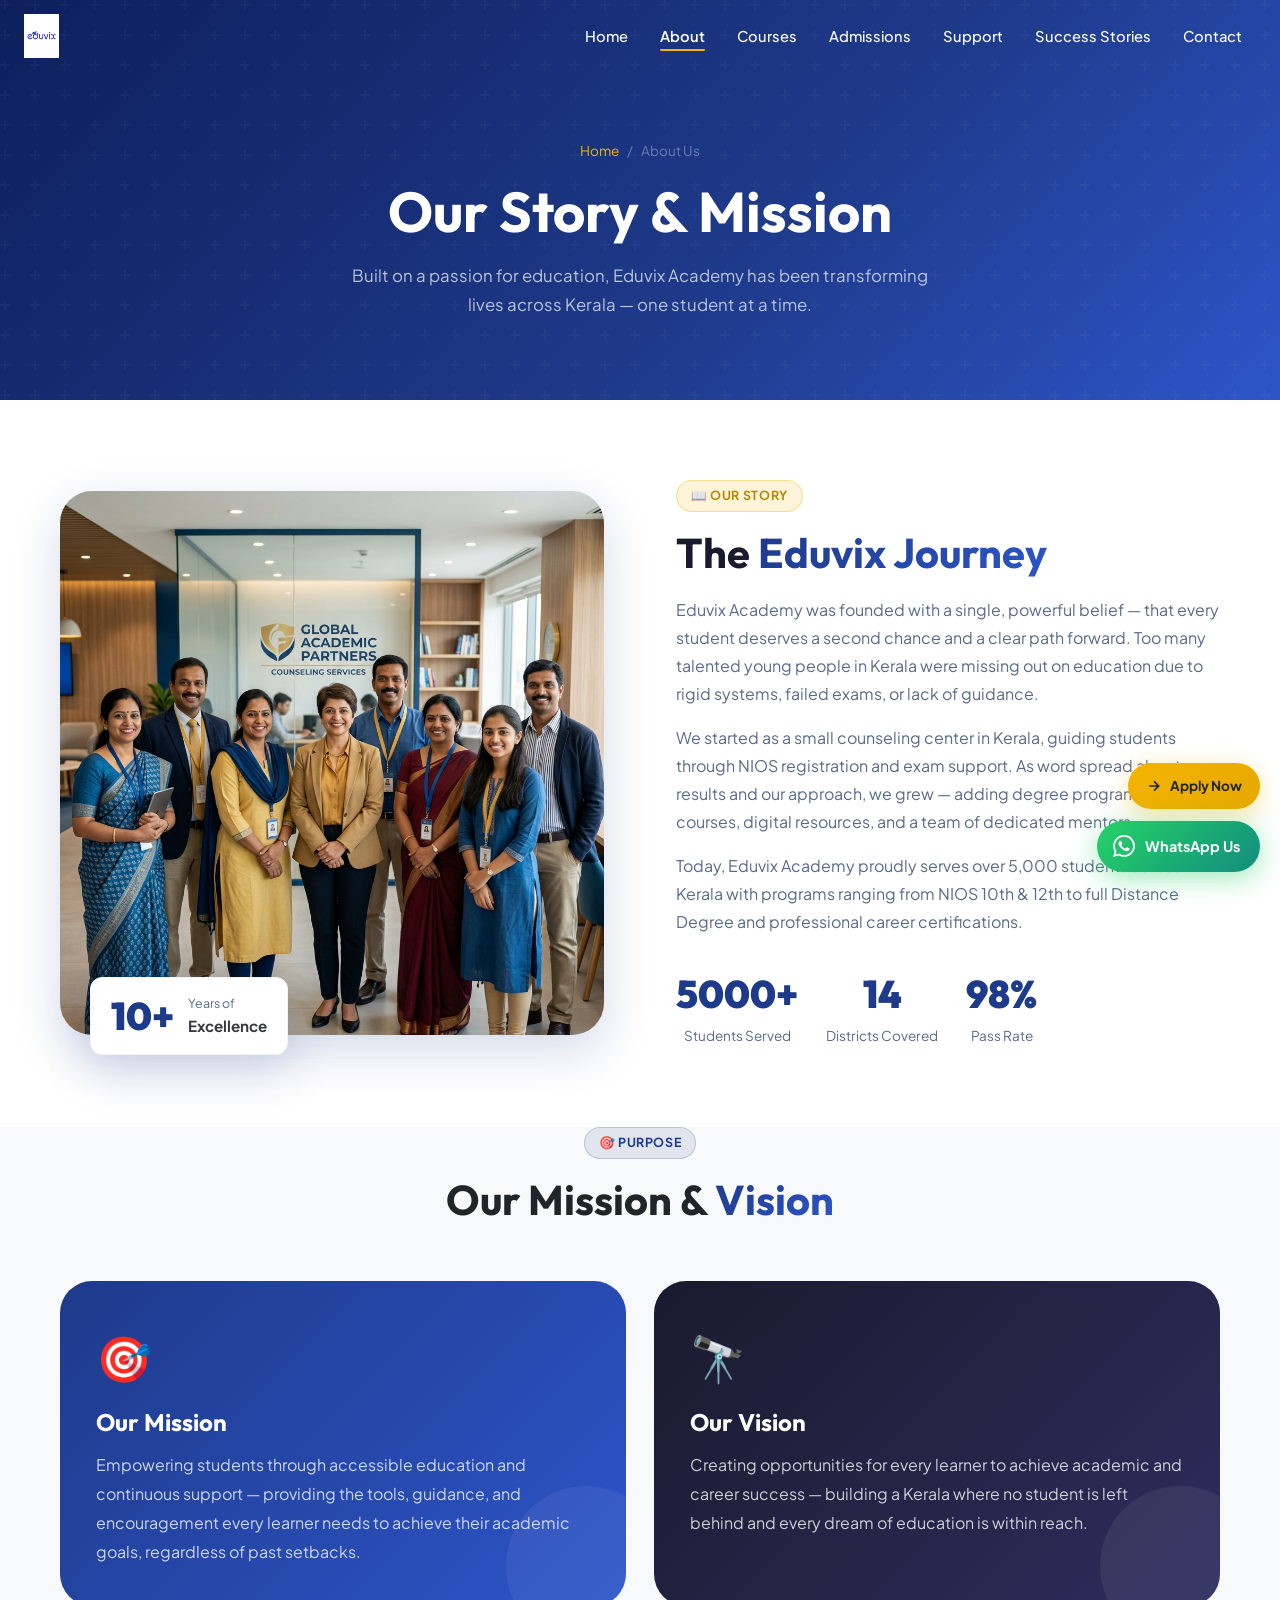
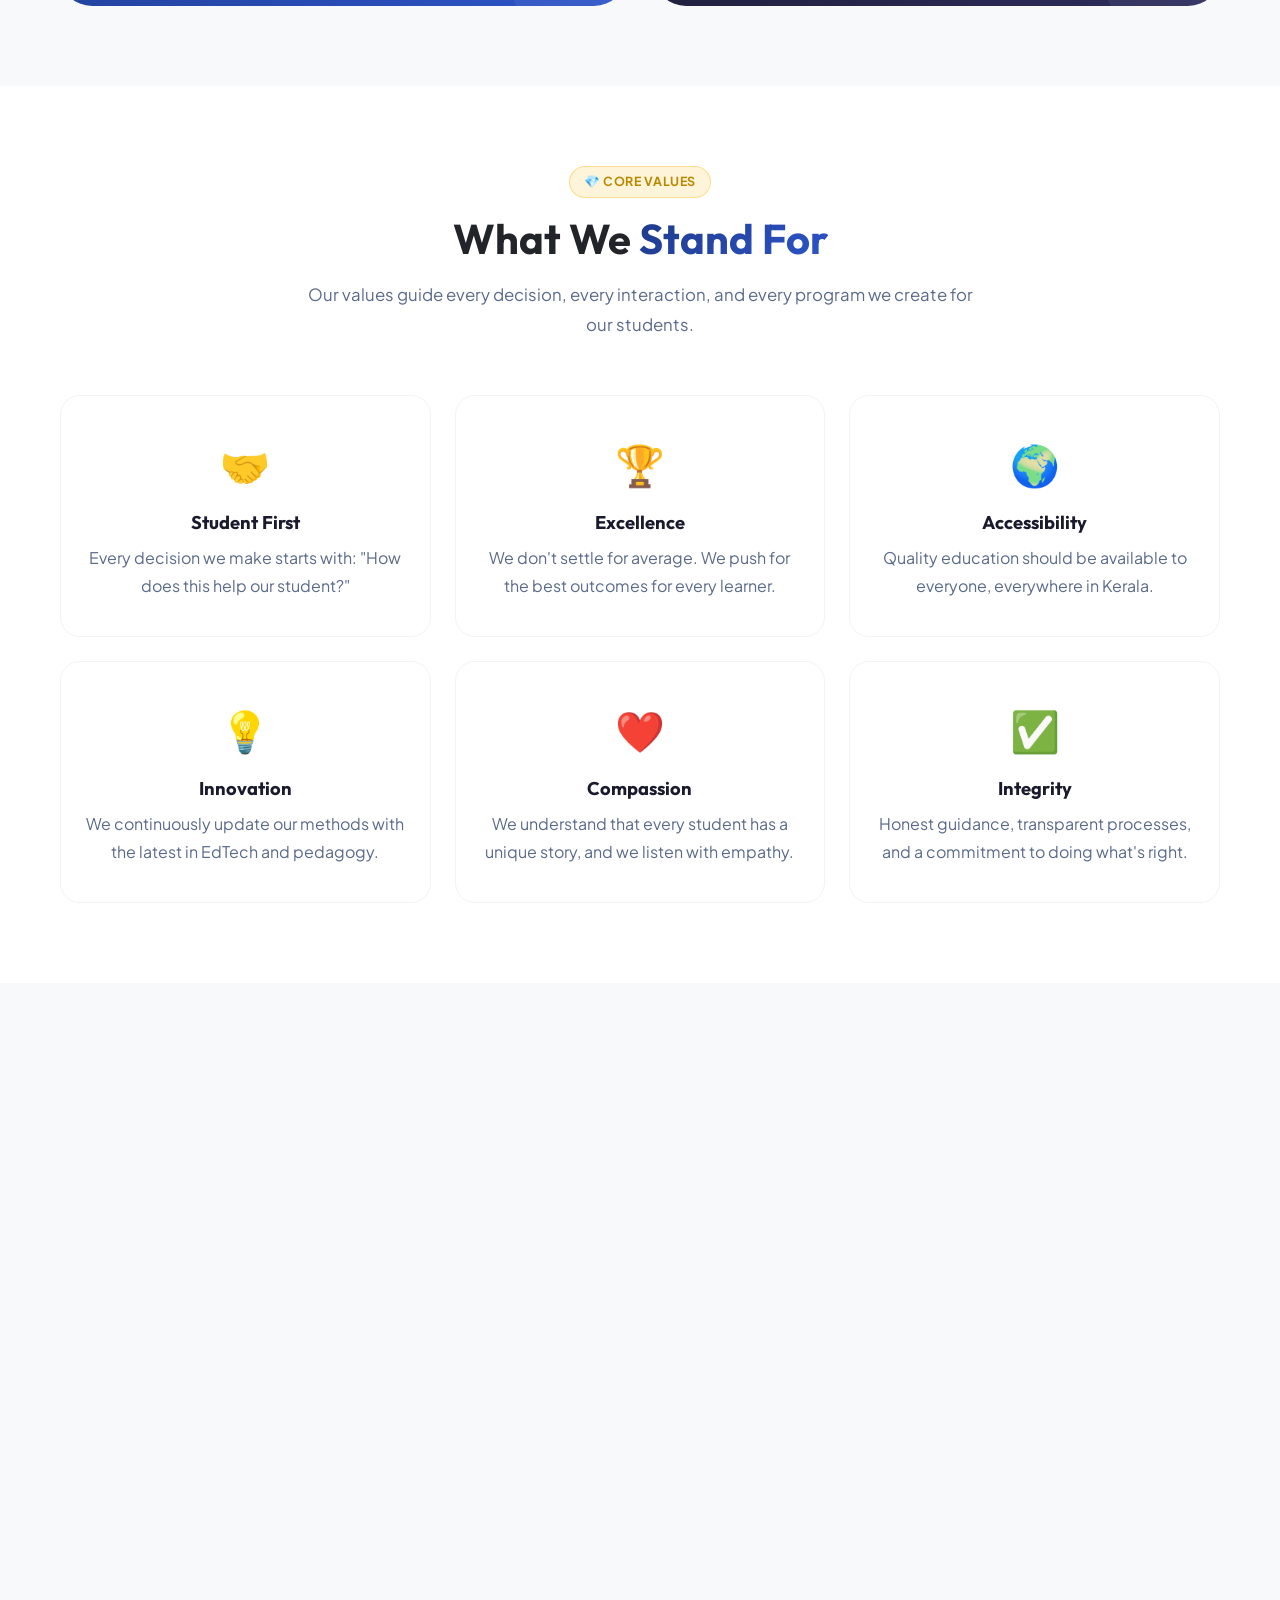
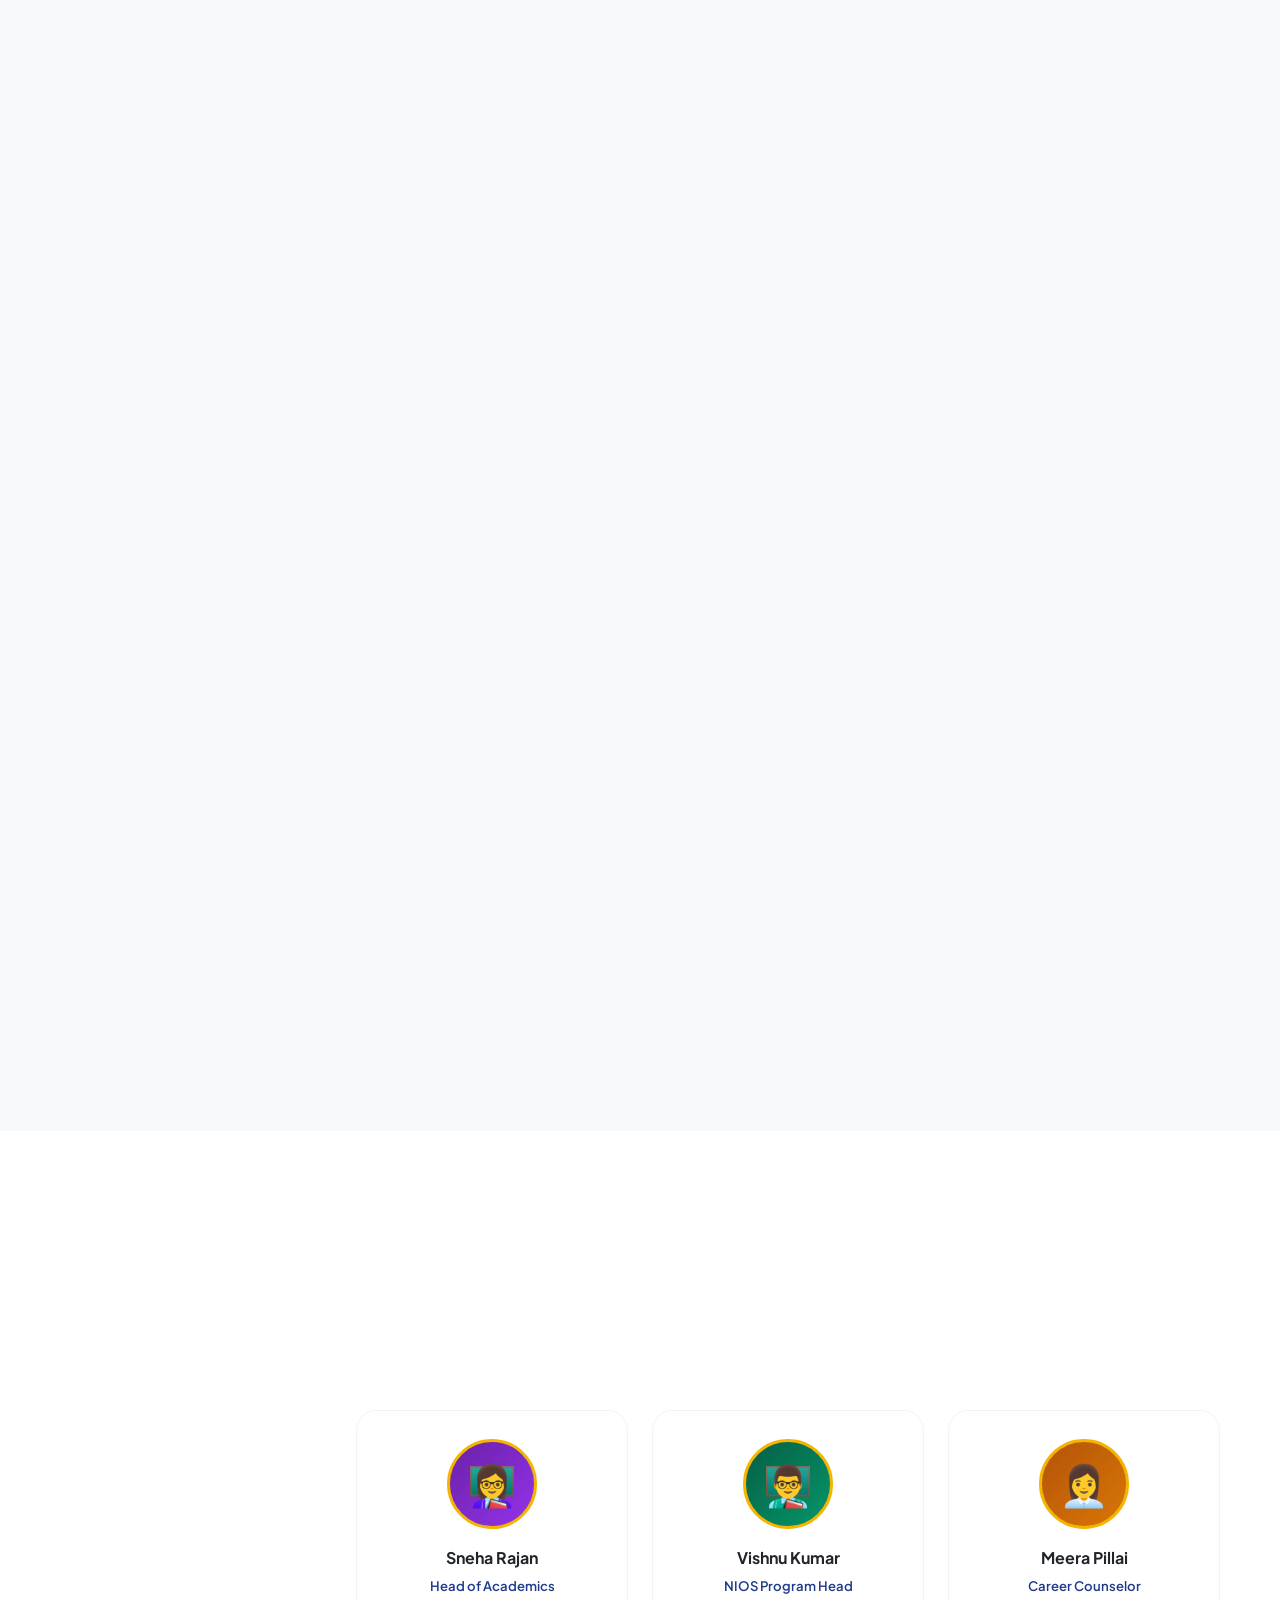
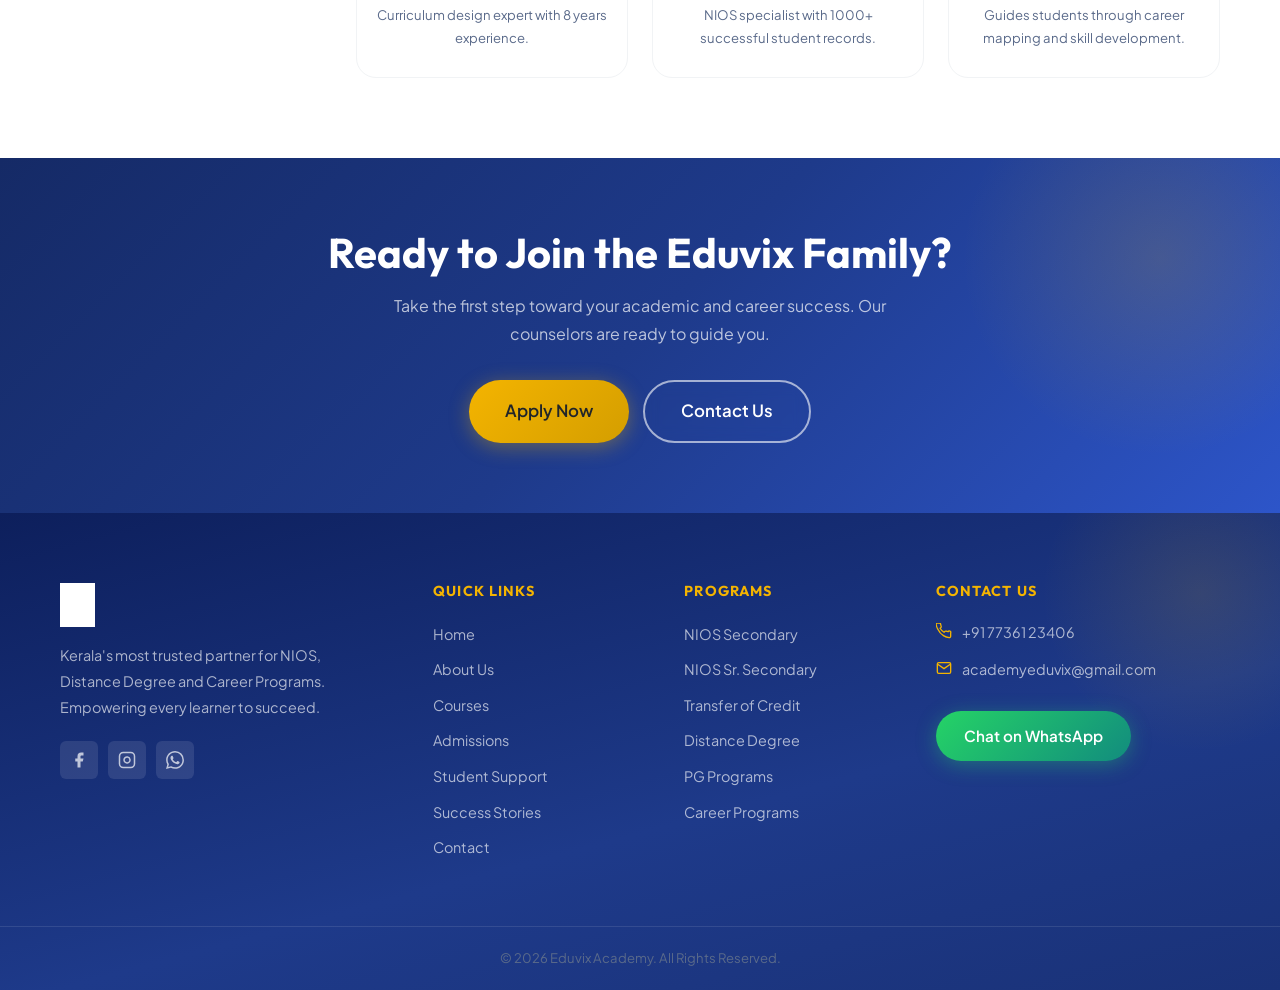
==== commit e9cb785d: "change logo" ====
--- a/about.html
+++ b/about.html
@@ -5,7 +5,7 @@
   <meta name="viewport" content="width=device-width, initial-scale=1.0" />
   <title>About Us — Eduvix Academy | Our Story, Mission & Vision</title>
   <meta name="description" content="Learn about Eduvix Academy's story, mission, vision and the experienced team that has helped thousands of students achieve their academic and career goals across Kerala." />
-  <link rel="icon" type="image/png" href="images/logo.png" />
+  <link rel="icon" type="image/png" href="images/Logo eduvix.jpeg" />
   <link rel="stylesheet" href="css/style.css" />
   <style>
     .mission-vision-grid { display: grid; grid-template-columns: 1fr 1fr; gap: 28px; }
@@ -121,7 +121,7 @@
   <nav class="navbar scrolled" id="navbar">
     <div class="navbar-inner">
       <a href="index.html" class="logo">
-        <img src="images/logo.png" alt="Eduvix Academy Logo" />
+        <img src="images/Logo eduvix.jpeg" alt="Eduvix Academy Logo" />
       </a>
       <ul class="nav-links">
         <li><a href="index.html"      class="nav-link">Home</a></li>
@@ -356,7 +356,7 @@
     <div class="container">
       <div class="footer-grid">
         <div class="footer-brand">
-          <div class="logo"><img src="images/logo.png" alt="Eduvix Academy" style="height:44px;filter:brightness(0) invert(1);" /></div>
+          <div class="logo"><img src="images/Logo eduvix.jpeg" alt="Eduvix Academy" style="height:44px;filter:brightness(0) invert(1);" /></div>
           <p style="margin-top:12px;">Kerala's most trusted partner for NIOS, Distance Degree and Career Programs. Empowering every learner to succeed.</p>
           <div class="footer-socials">
             <a href="#" class="social-icon" aria-label="Facebook"><svg width="18" height="18" viewBox="0 0 24 24" fill="currentColor"><path d="M18 2h-3a5 5 0 00-5 5v3H7v4h3v8h4v-8h3l1-4h-4V7a1 1 0 011-1h3z"/></svg></a>
@@ -368,7 +368,7 @@
         <div class="footer-col"><h4>Programs</h4><ul><li><a href="courses.html">NIOS Secondary</a></li><li><a href="courses.html">NIOS Sr. Secondary</a></li><li><a href="courses.html">Transfer of Credit</a></li><li><a href="courses.html">Distance Degree</a></li><li><a href="courses.html">PG Programs</a></li><li><a href="courses.html">Career Programs</a></li></ul></div>
         <div class="footer-col"><h4>Contact Us</h4>
           <div class="footer-contact-item"><svg width="16" height="16" viewBox="0 0 24 24" fill="none" stroke="currentColor" stroke-width="2"><path d="M22 16.92v3a2 2 0 01-2.18 2 19.79 19.79 0 01-8.63-3.07A19.5 19.5 0 013.07 9.81a19.79 19.79 0 01-3.07-8.63A2 2 0 012 .18h3a2 2 0 012 1.72 12.84 12.84 0 00.7 2.81 2 2 0 01-.45 2.11L6.09 7.91a16 16 0 006 6l1.09-1.09a2 2 0 012.11-.45 12.84 12.84 0 002.81.7A2 2 0 0122 14.92z"/></svg><a href="tel:+917736123406" style="color:rgba(255,255,255,.65);">+91 77361 23406</a></div>
-          <div class="footer-contact-item"><svg width="16" height="16" viewBox="0 0 24 24" fill="none" stroke="currentColor" stroke-width="2"><path d="M4 4h16c1.1 0 2 .9 2 2v12c0 1.1-.9 2-2 2H4c-1.1 0-2-.9-2-2V6c0-1.1.9-2 2-2z"/><polyline points="22,6 12,13 2,6"/></svg><a href="mailto:info@eduvixacademy.com" style="color:rgba(255,255,255,.65);">info@eduvixacademy.com</a></div>
+          <div class="footer-contact-item"><svg width="16" height="16" viewBox="0 0 24 24" fill="none" stroke="currentColor" stroke-width="2"><path d="M4 4h16c1.1 0 2 .9 2 2v12c0 1.1-.9 2-2 2H4c-1.1 0-2-.9-2-2V6c0-1.1.9-2 2-2z"/><polyline points="22,6 12,13 2,6"/></svg><a href="mailto:academyeduvix@gmail.com" style="color:rgba(255,255,255,.65);">academyeduvix@gmail.com</a></div>
           <a href="https://wa.me/917736123406" class="btn btn-whatsapp" style="margin-top:16px;" target="_blank">Chat on WhatsApp</a>
         </div>
       </div>
